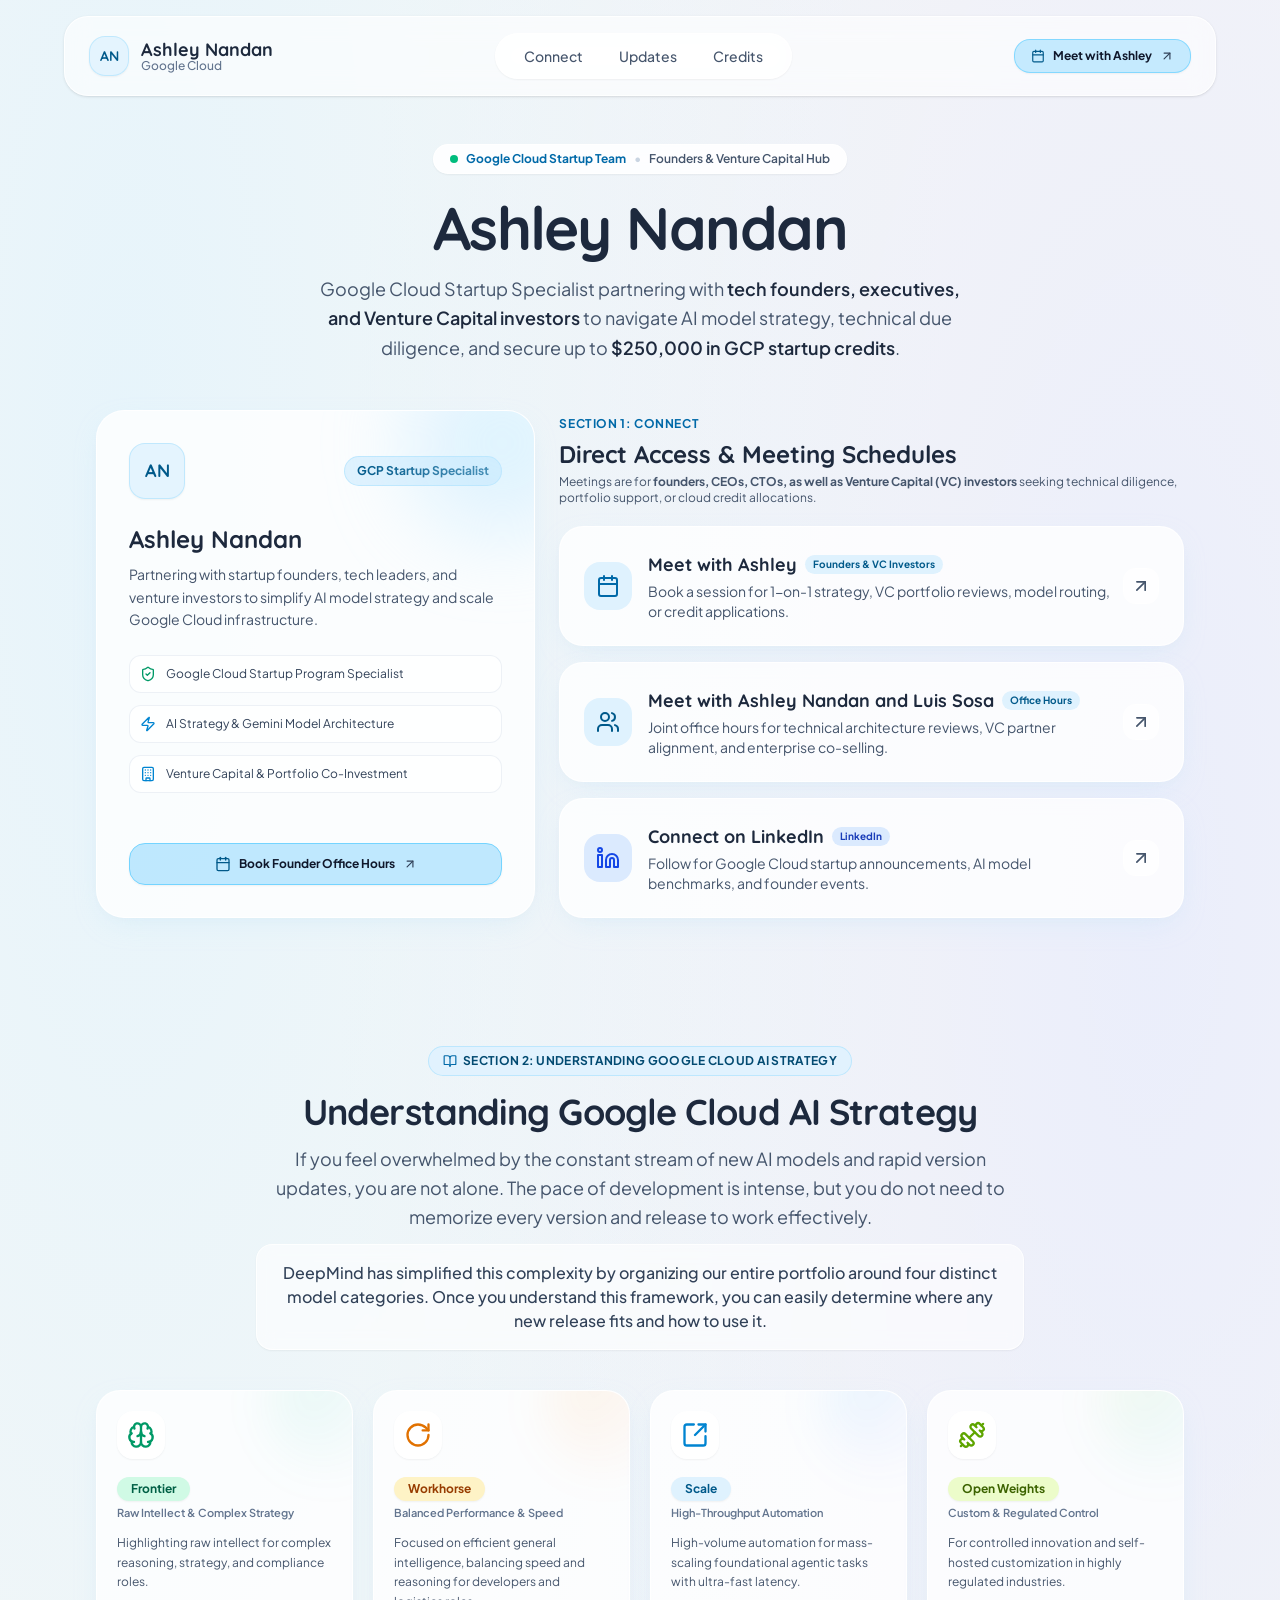
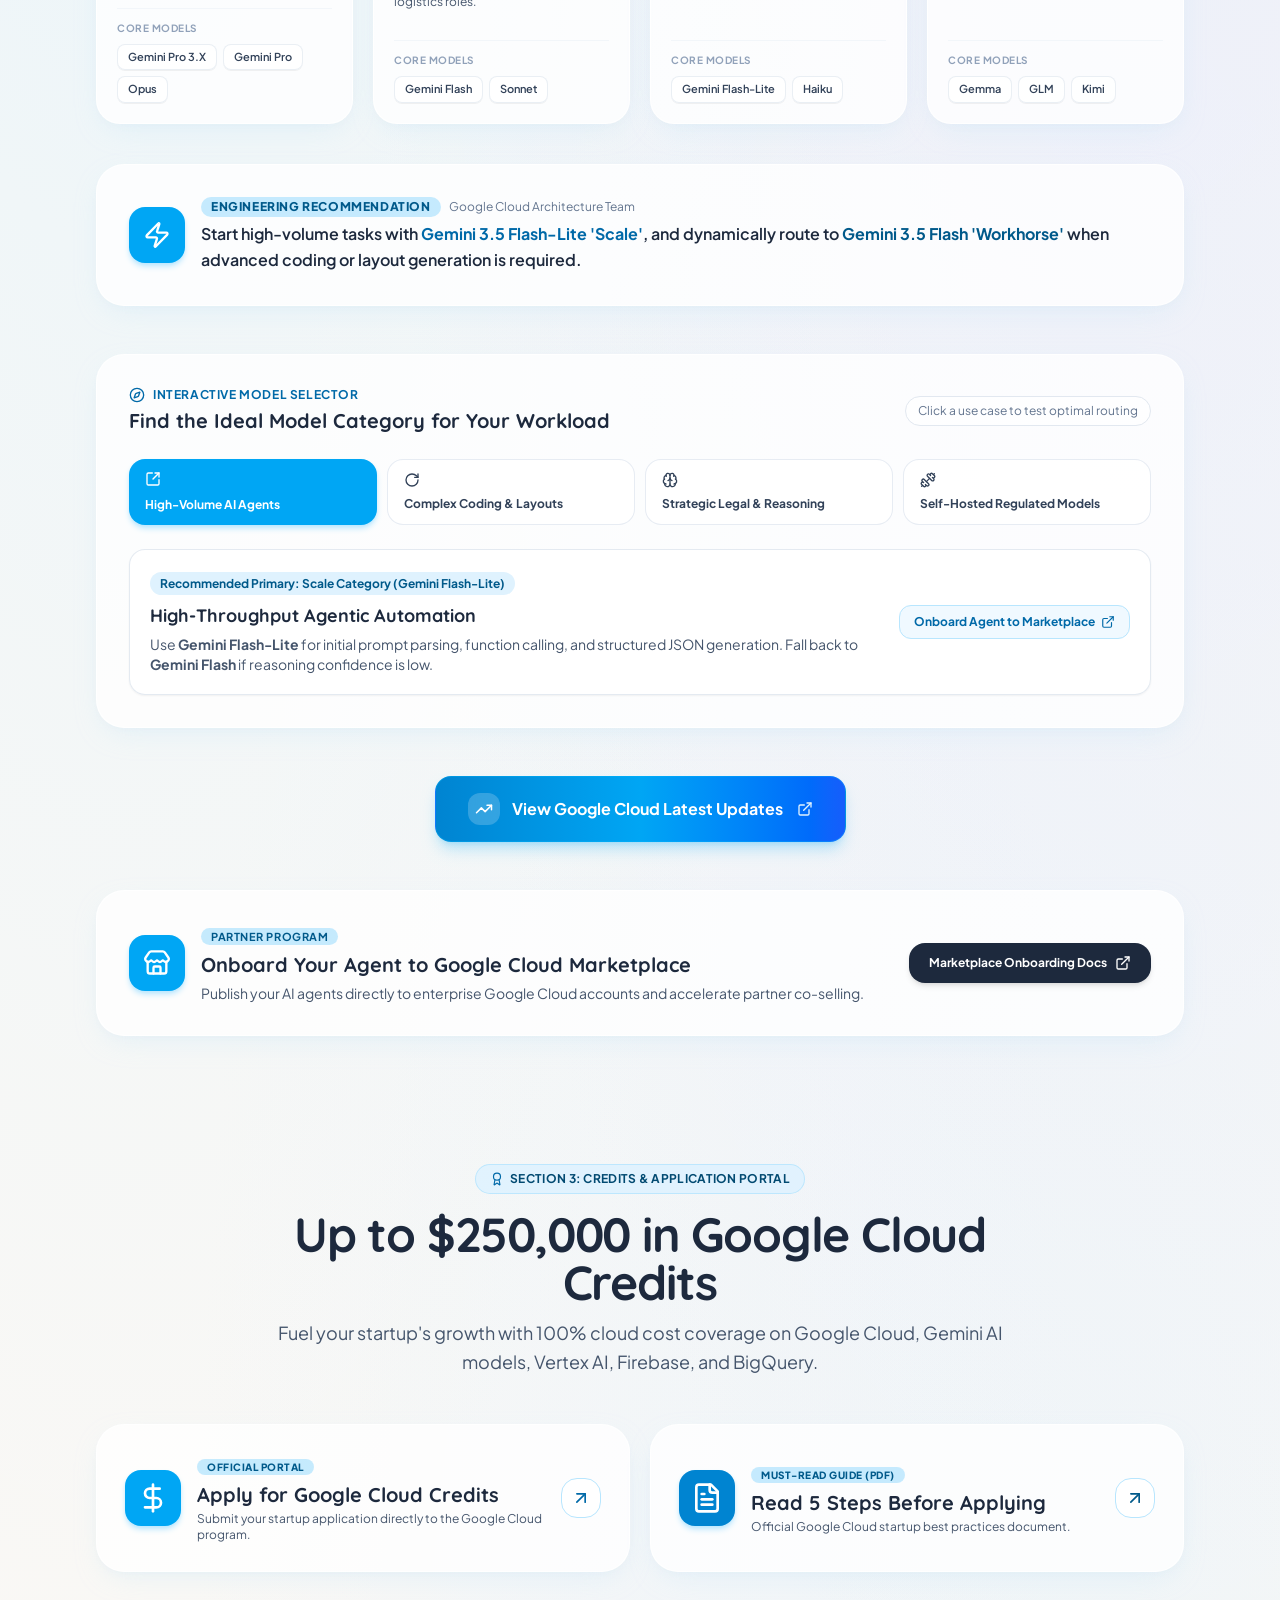
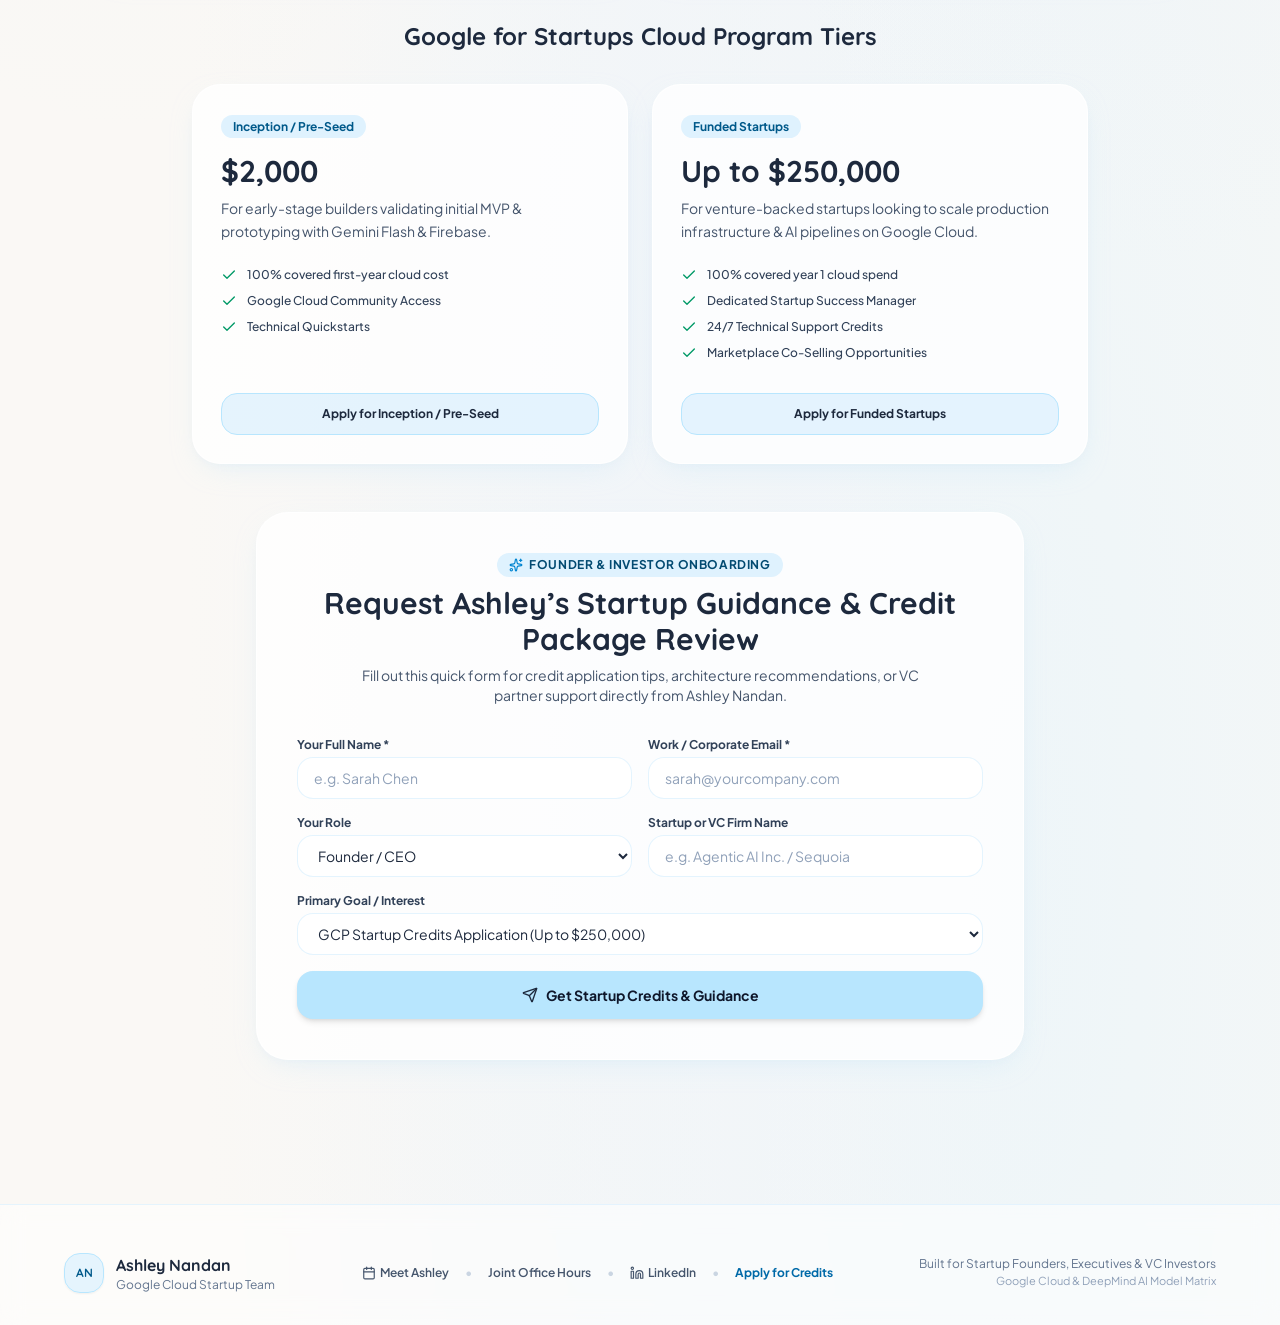
==== index.html @ bac414e6 "feat: remove AI advisor and streamline founder connect flow" ====
<!doctype html>
<html lang="en">
  <head>
    <meta charset="UTF-8" />
    <meta name="viewport" content="width=device-width, initial-scale=1.0" />
    <title>Ashley Nandan | Google Cloud Startup Hub</title>
    <meta name="description" content="Google Cloud Startup Specialist partnering with founders, CEOs, CTOs, and VCs on AI model strategy, technical due diligence, and up to $250k in GCP startup credits." />
    <meta property="og:title" content="Ashley Nandan | Google Cloud Startup Hub" />
    <meta property="og:description" content="Partnering with startup founders and VC investors to navigate AI model strategy, technical diligence, and up to $250,000 in Google Cloud credits." />
    <meta property="og:type" content="website" />
    <meta name="theme-color" content="#faf8f5" />
    <link rel="icon" type="image/svg+xml" href="data:image/svg+xml,<svg xmlns='http://www.w3.org/2000/svg' viewBox='0 0 100 100'><rect width='100' height='100' rx='20' fill='%230284c7'/><text x='50%' y='55%' dominant-baseline='middle' text-anchor='middle' font-family='sans-serif' font-weight='bold' font-size='42' fill='white'>AN</text></svg>" />
    <link rel="preconnect" href="https://fonts.googleapis.com">
    <link rel="preconnect" href="https://fonts.gstatic.com" crossorigin>
    <link href="https://fonts.googleapis.com/css2?family=Plus+Jakarta+Sans:wght@400;500;600;700&family=Quicksand:wght@500;600;700&display=swap" rel="stylesheet">
    <script type="module" crossorigin src="./assets/index-BK3JiAdb.js"></script>
    <link rel="stylesheet" crossorigin href="./assets/index-PgLeC4r9.css">
  </head>
  <body class="bg-[#faf8f5] text-slate-800 antialiased selection:bg-sky-200 selection:text-slate-900">
    <div id="root"></div>
  </body>
</html>
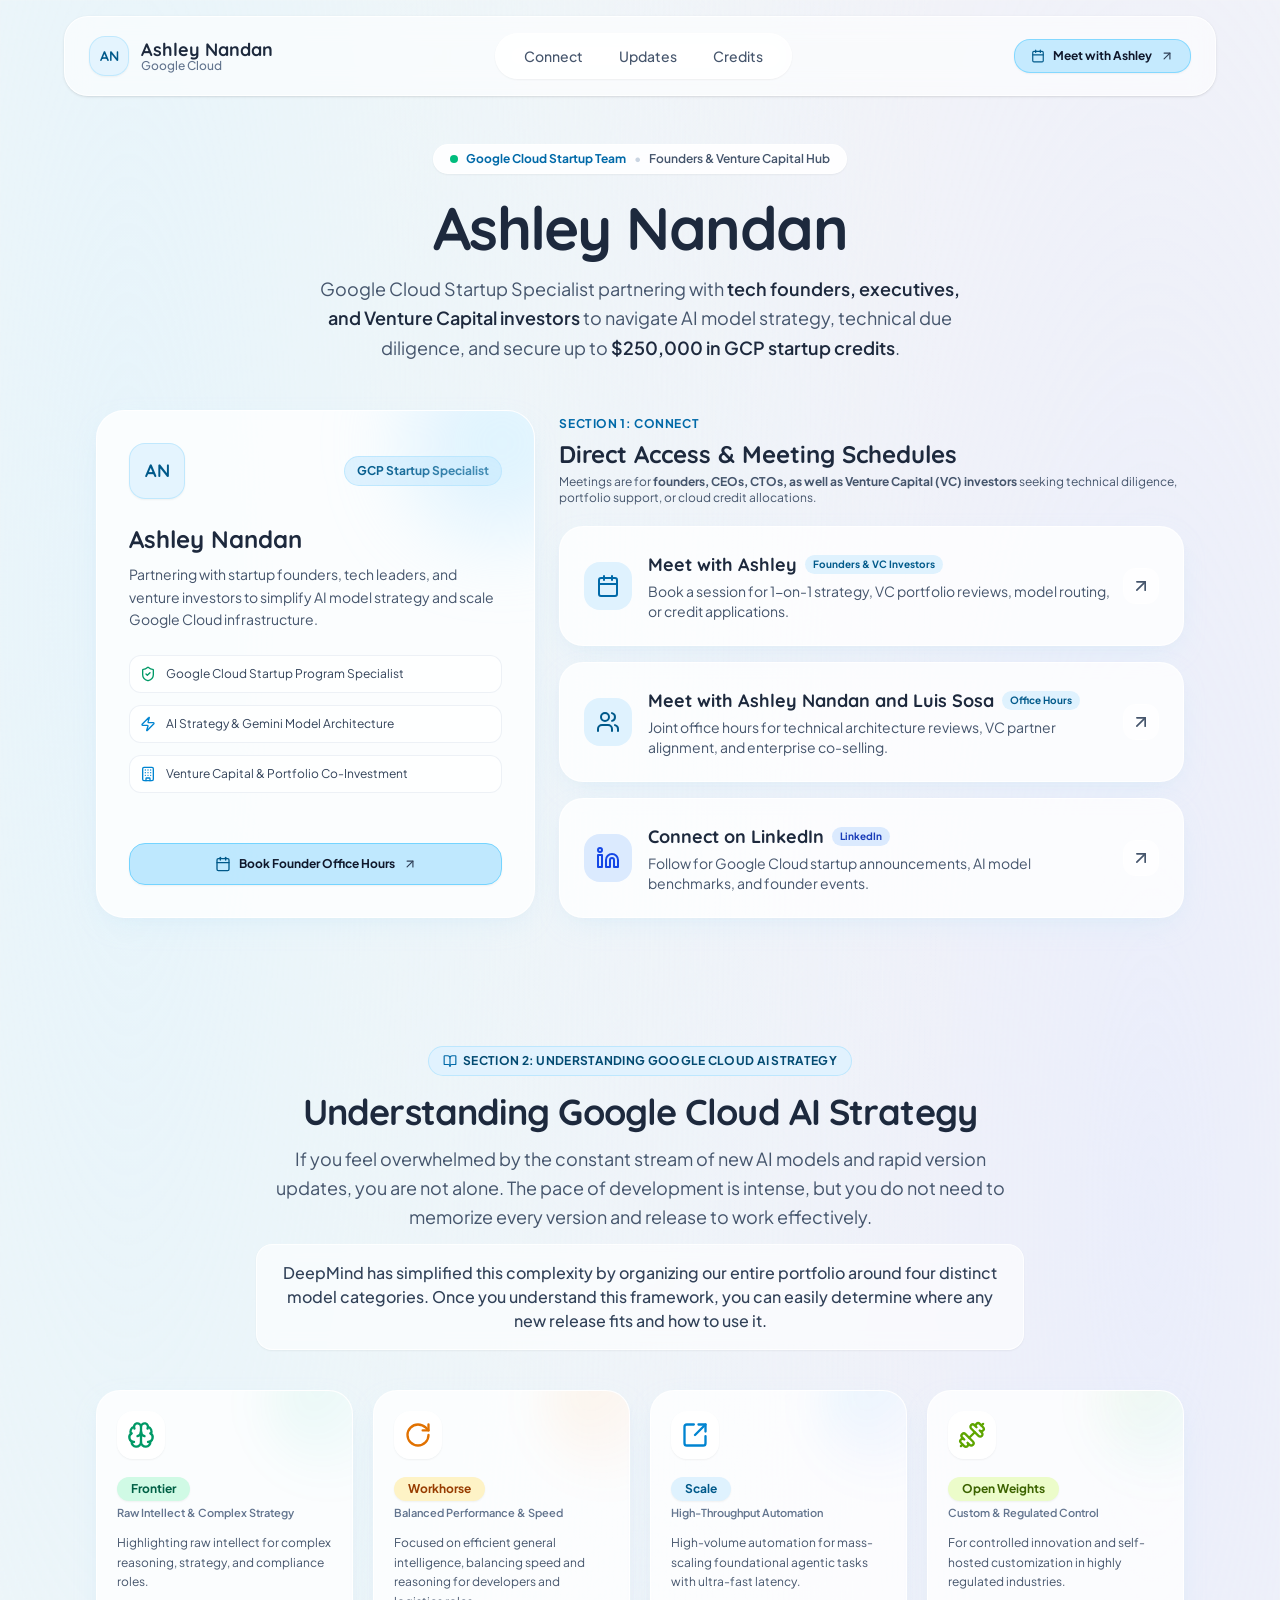
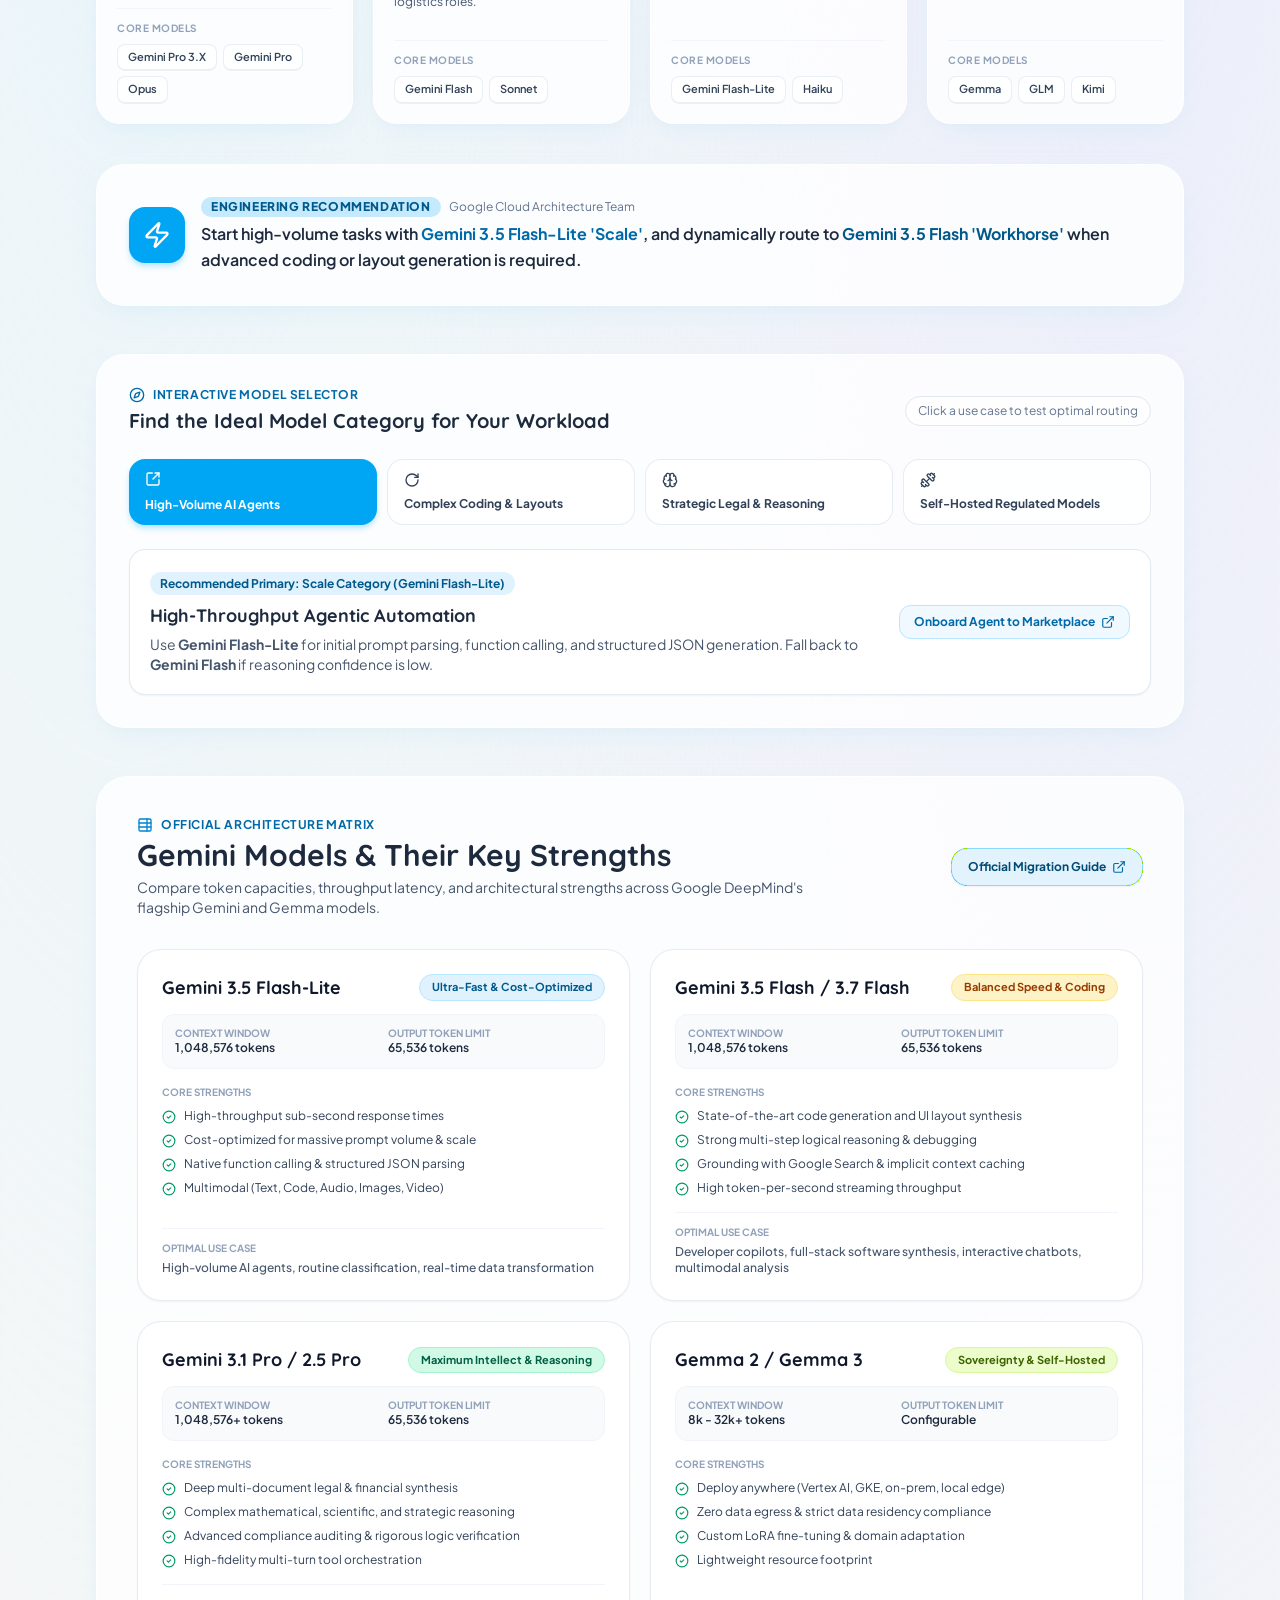
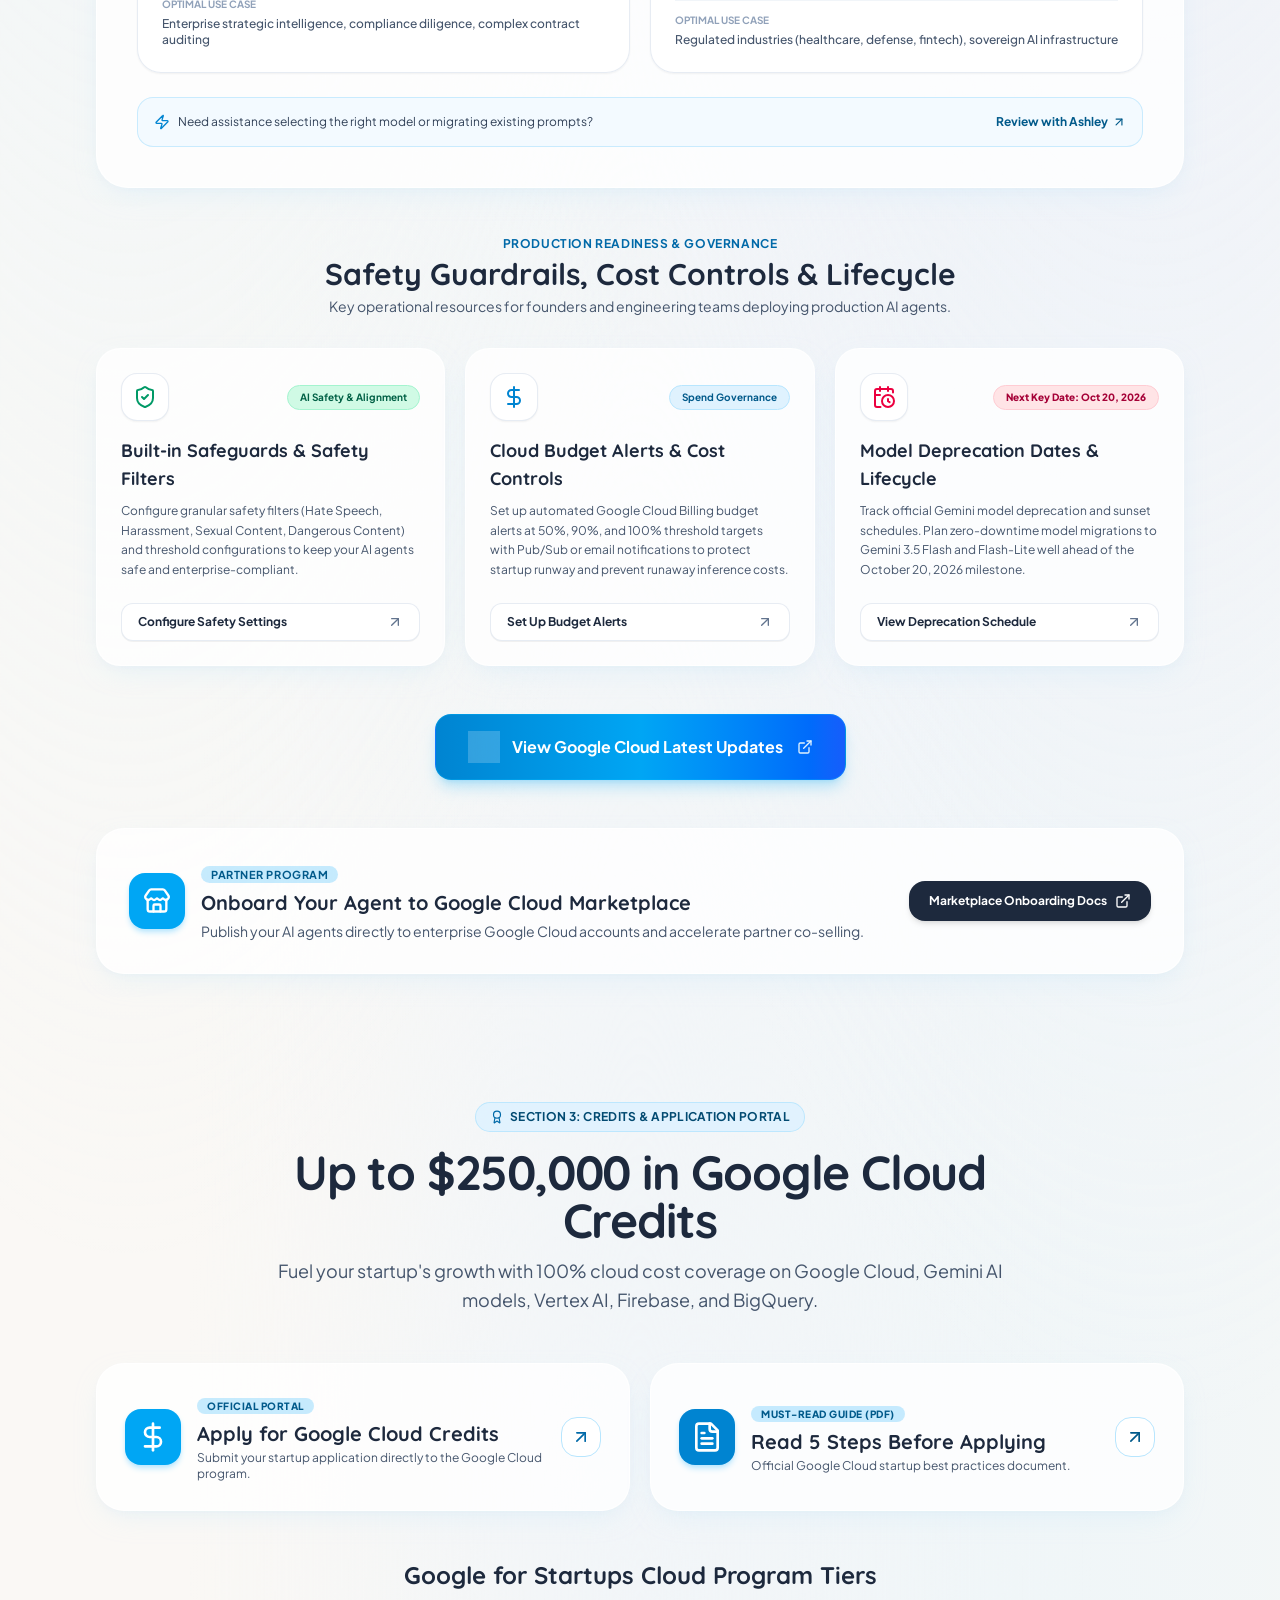
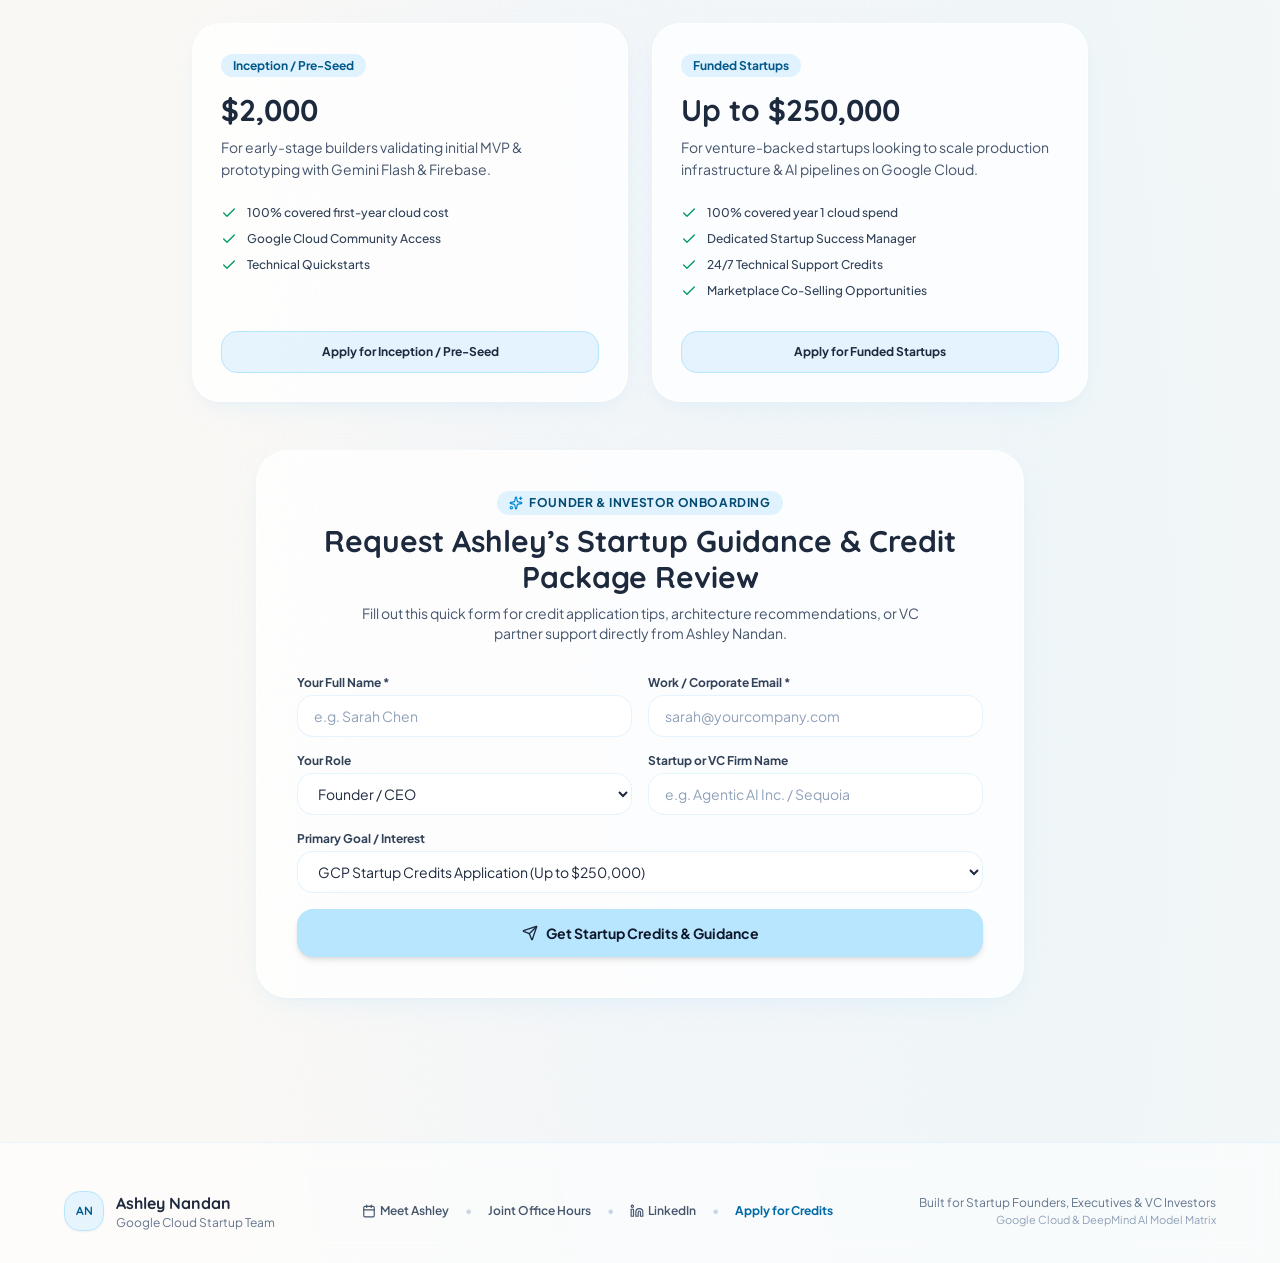
==== commit 80aa1971: "feat: add Gemini model strengths chart, safety filters, budget alerts, and deprecation schedule to S" ====
--- a/index.html
+++ b/index.html
@@ -13,8 +13,8 @@
     <link rel="preconnect" href="https://fonts.googleapis.com">
     <link rel="preconnect" href="https://fonts.gstatic.com" crossorigin>
     <link href="https://fonts.googleapis.com/css2?family=Plus+Jakarta+Sans:wght@400;500;600;700&family=Quicksand:wght@500;600;700&display=swap" rel="stylesheet">
-    <script type="module" crossorigin src="./assets/index-BK3JiAdb.js"></script>
-    <link rel="stylesheet" crossorigin href="./assets/index-PgLeC4r9.css">
+    <script type="module" crossorigin src="./assets/index-kje1tEZx.js"></script>
+    <link rel="stylesheet" crossorigin href="./assets/index-loYPAOWK.css">
   </head>
   <body class="bg-[#faf8f5] text-slate-800 antialiased selection:bg-sky-200 selection:text-slate-900">
     <div id="root"></div>
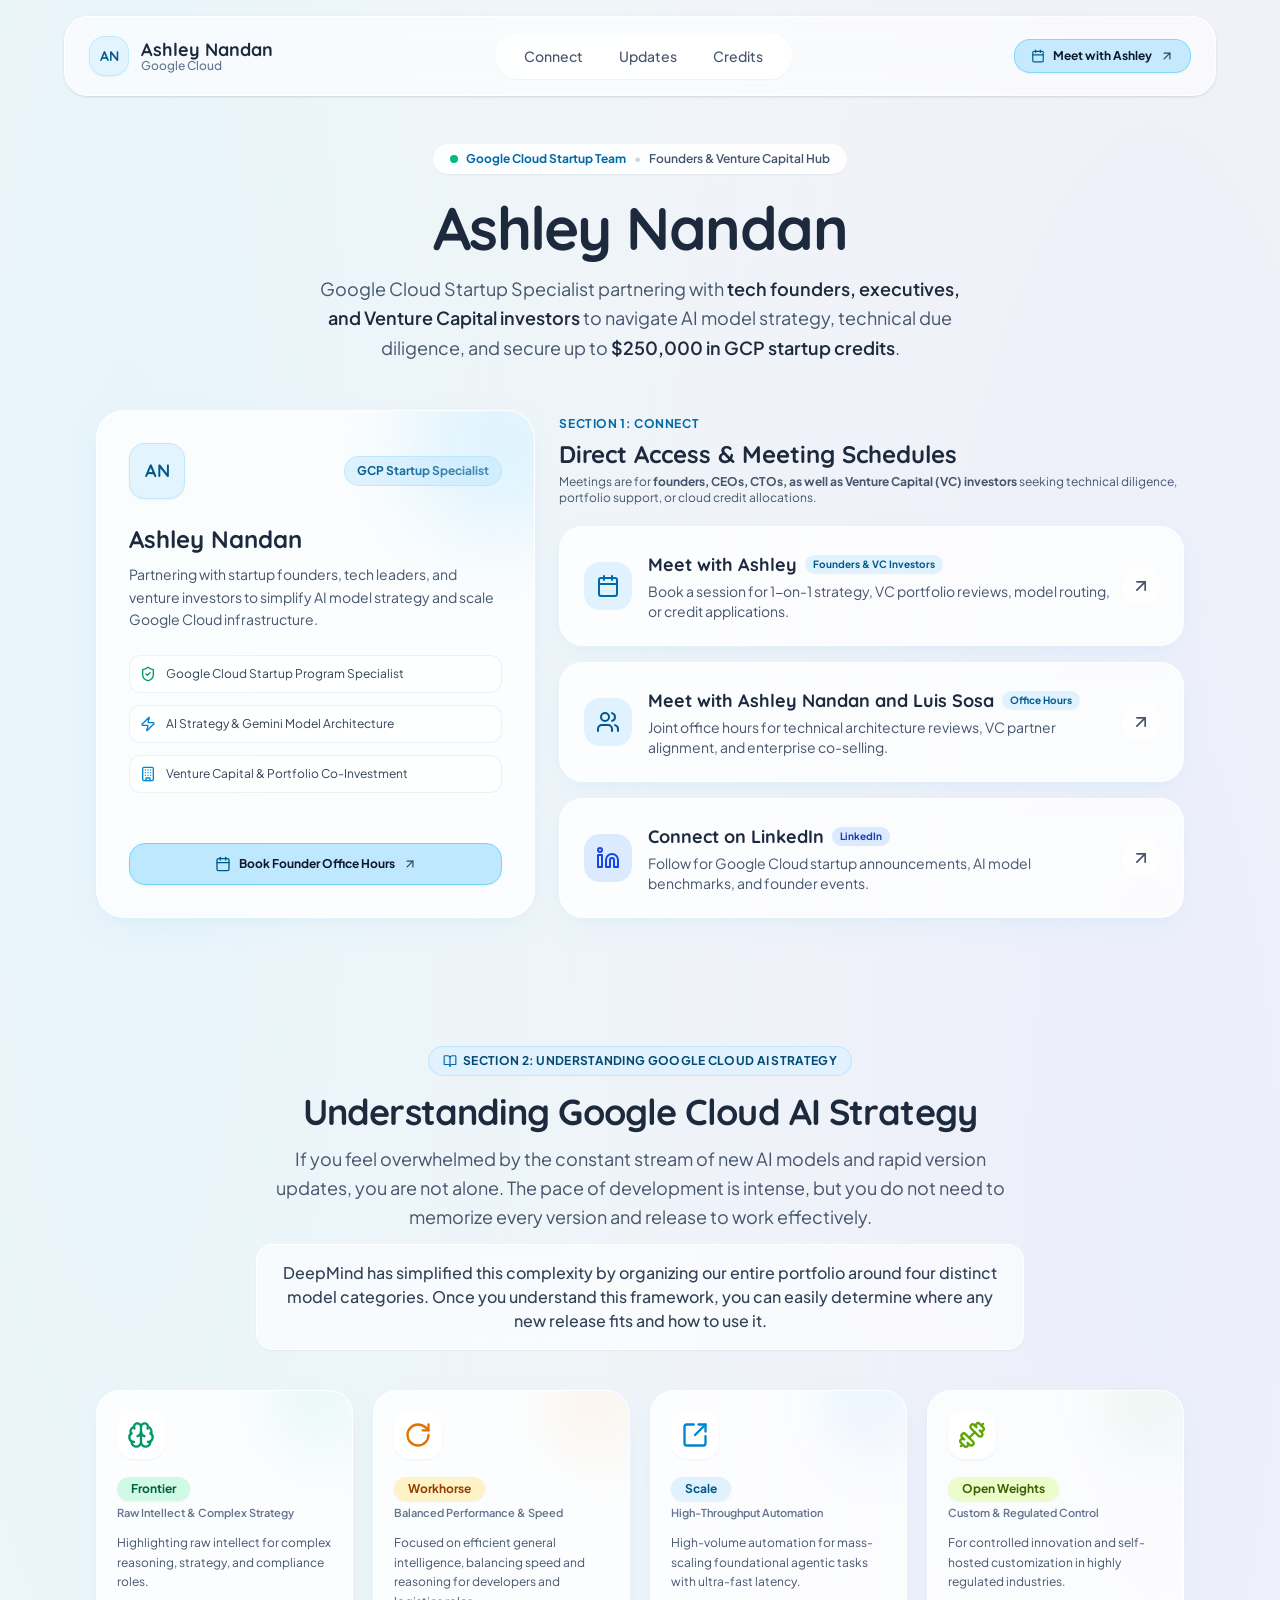
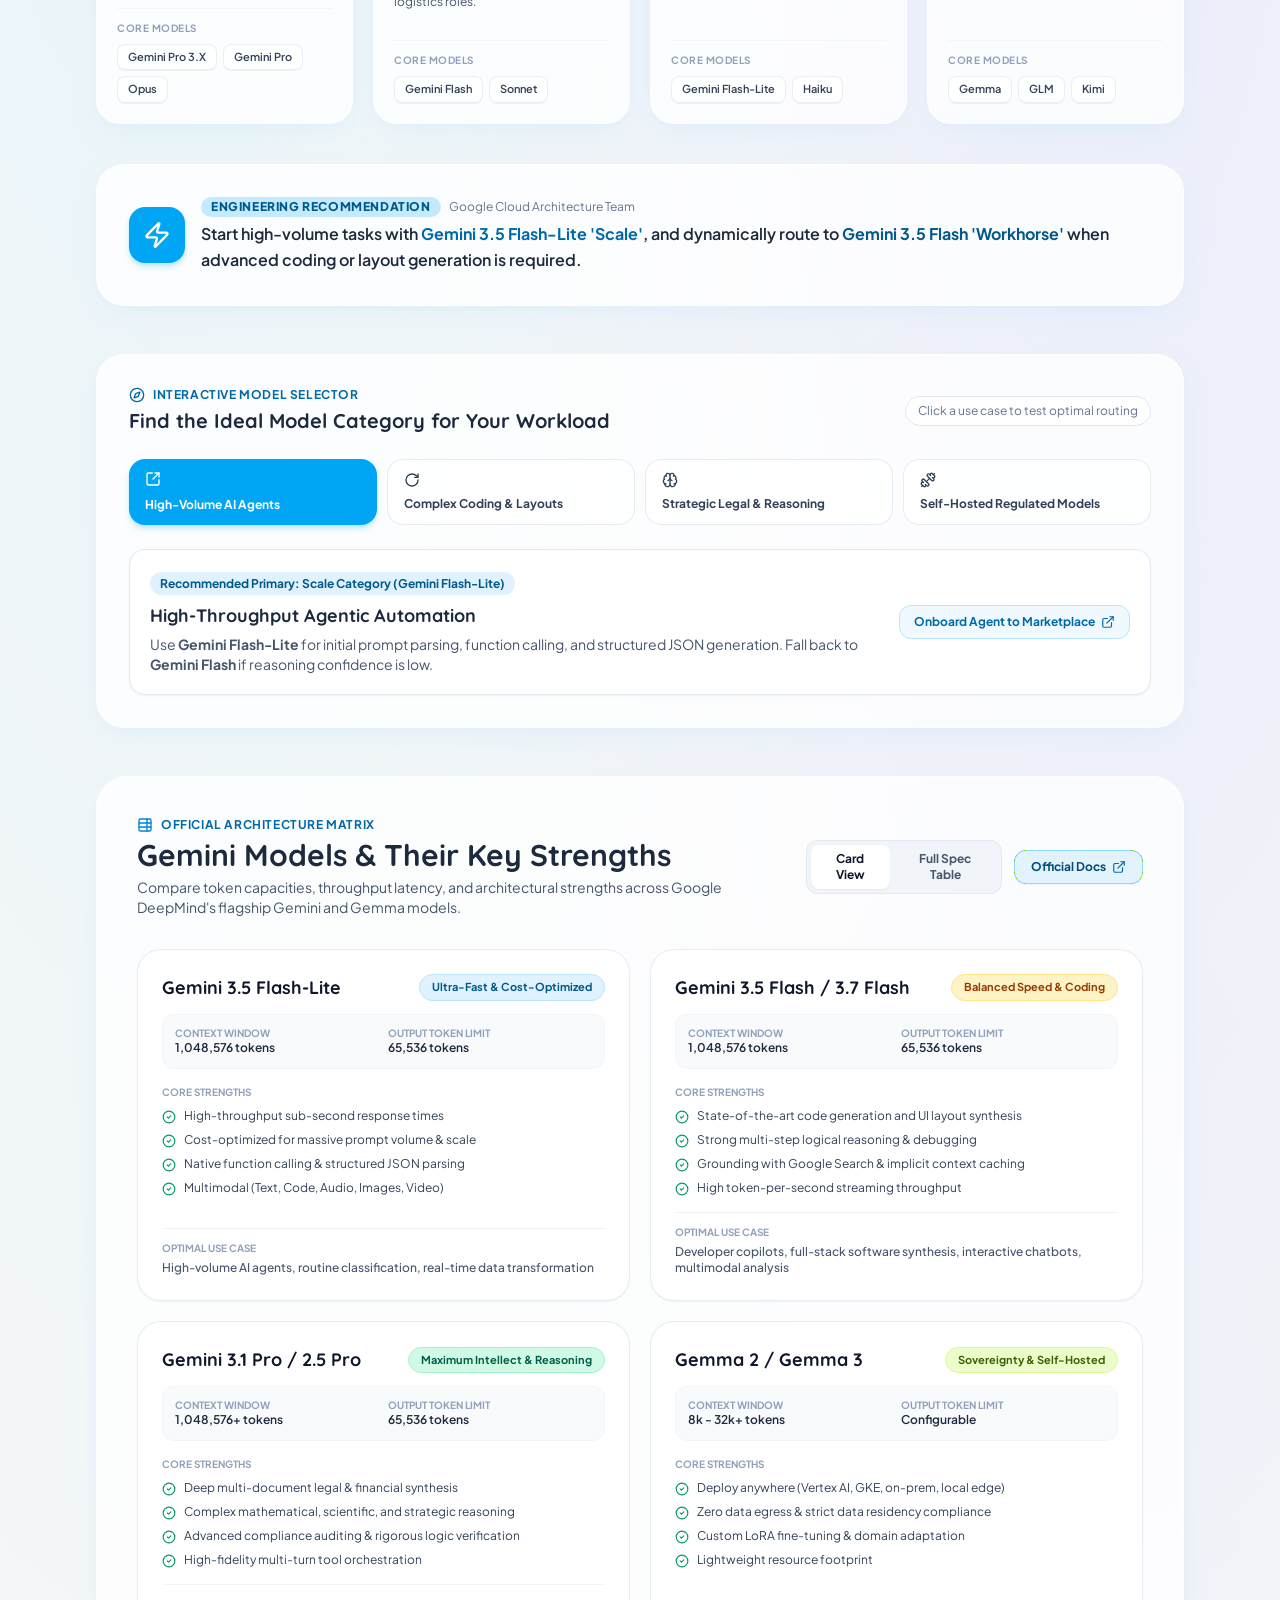
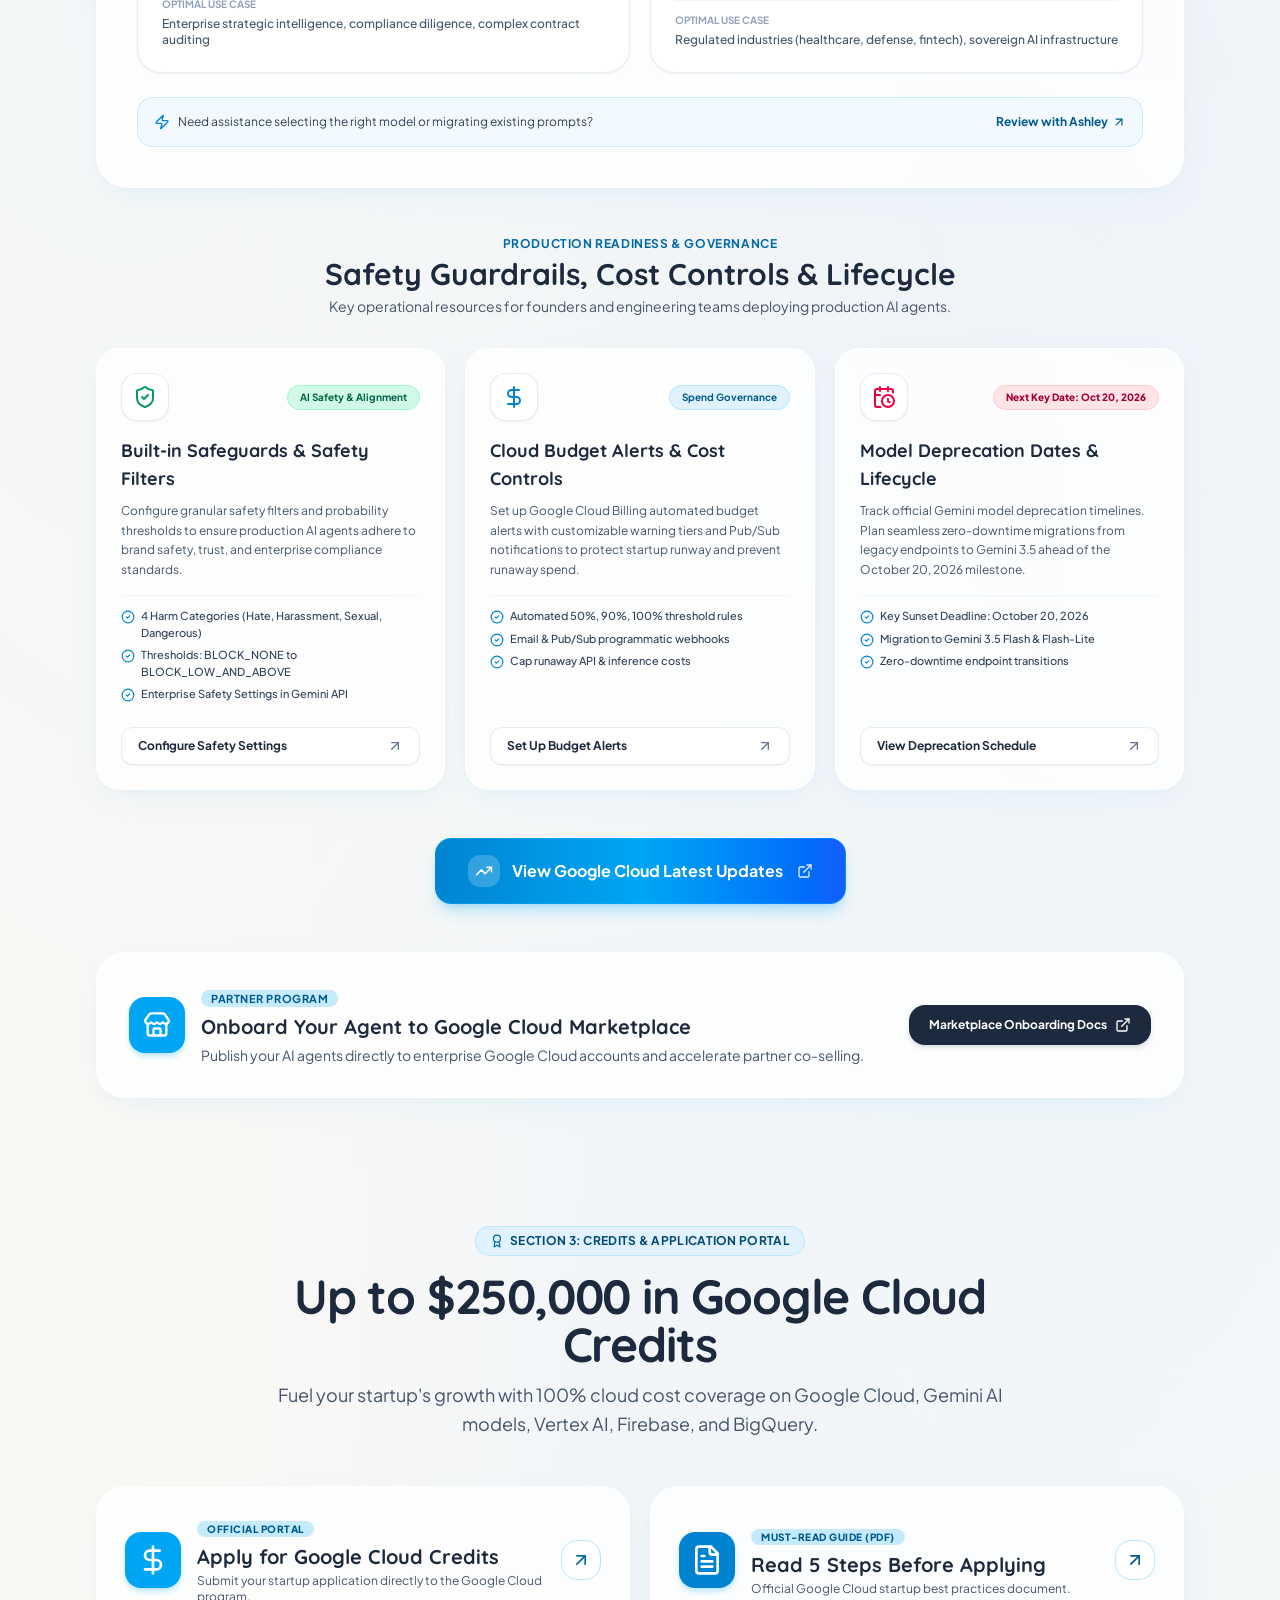
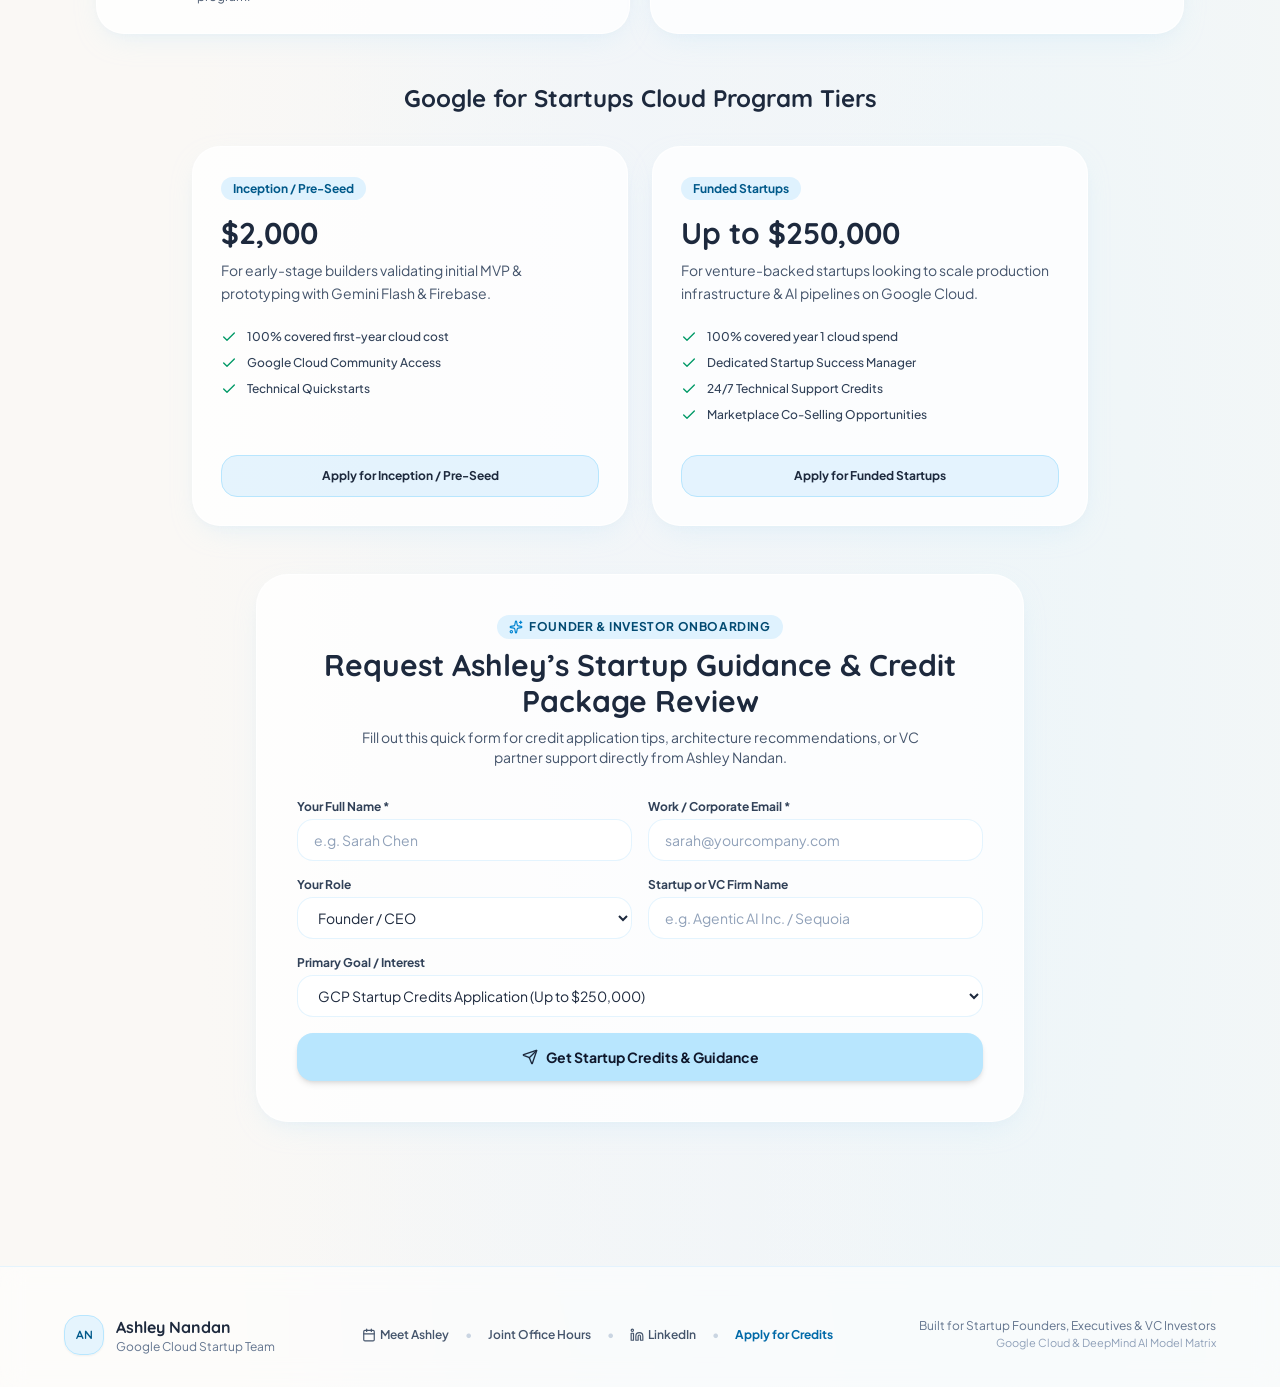
==== commit c8b2f49b: "feat: add interactive spec table toggle and detailed governance highlights to Section 2" ====
--- a/index.html
+++ b/index.html
@@ -13,8 +13,8 @@
     <link rel="preconnect" href="https://fonts.googleapis.com">
     <link rel="preconnect" href="https://fonts.gstatic.com" crossorigin>
     <link href="https://fonts.googleapis.com/css2?family=Plus+Jakarta+Sans:wght@400;500;600;700&family=Quicksand:wght@500;600;700&display=swap" rel="stylesheet">
-    <script type="module" crossorigin src="./assets/index-kje1tEZx.js"></script>
-    <link rel="stylesheet" crossorigin href="./assets/index-loYPAOWK.css">
+    <script type="module" crossorigin src="./assets/index-DBXTkB2H.js"></script>
+    <link rel="stylesheet" crossorigin href="./assets/index-BhWRK0O3.css">
   </head>
   <body class="bg-[#faf8f5] text-slate-800 antialiased selection:bg-sky-200 selection:text-slate-900">
     <div id="root"></div>
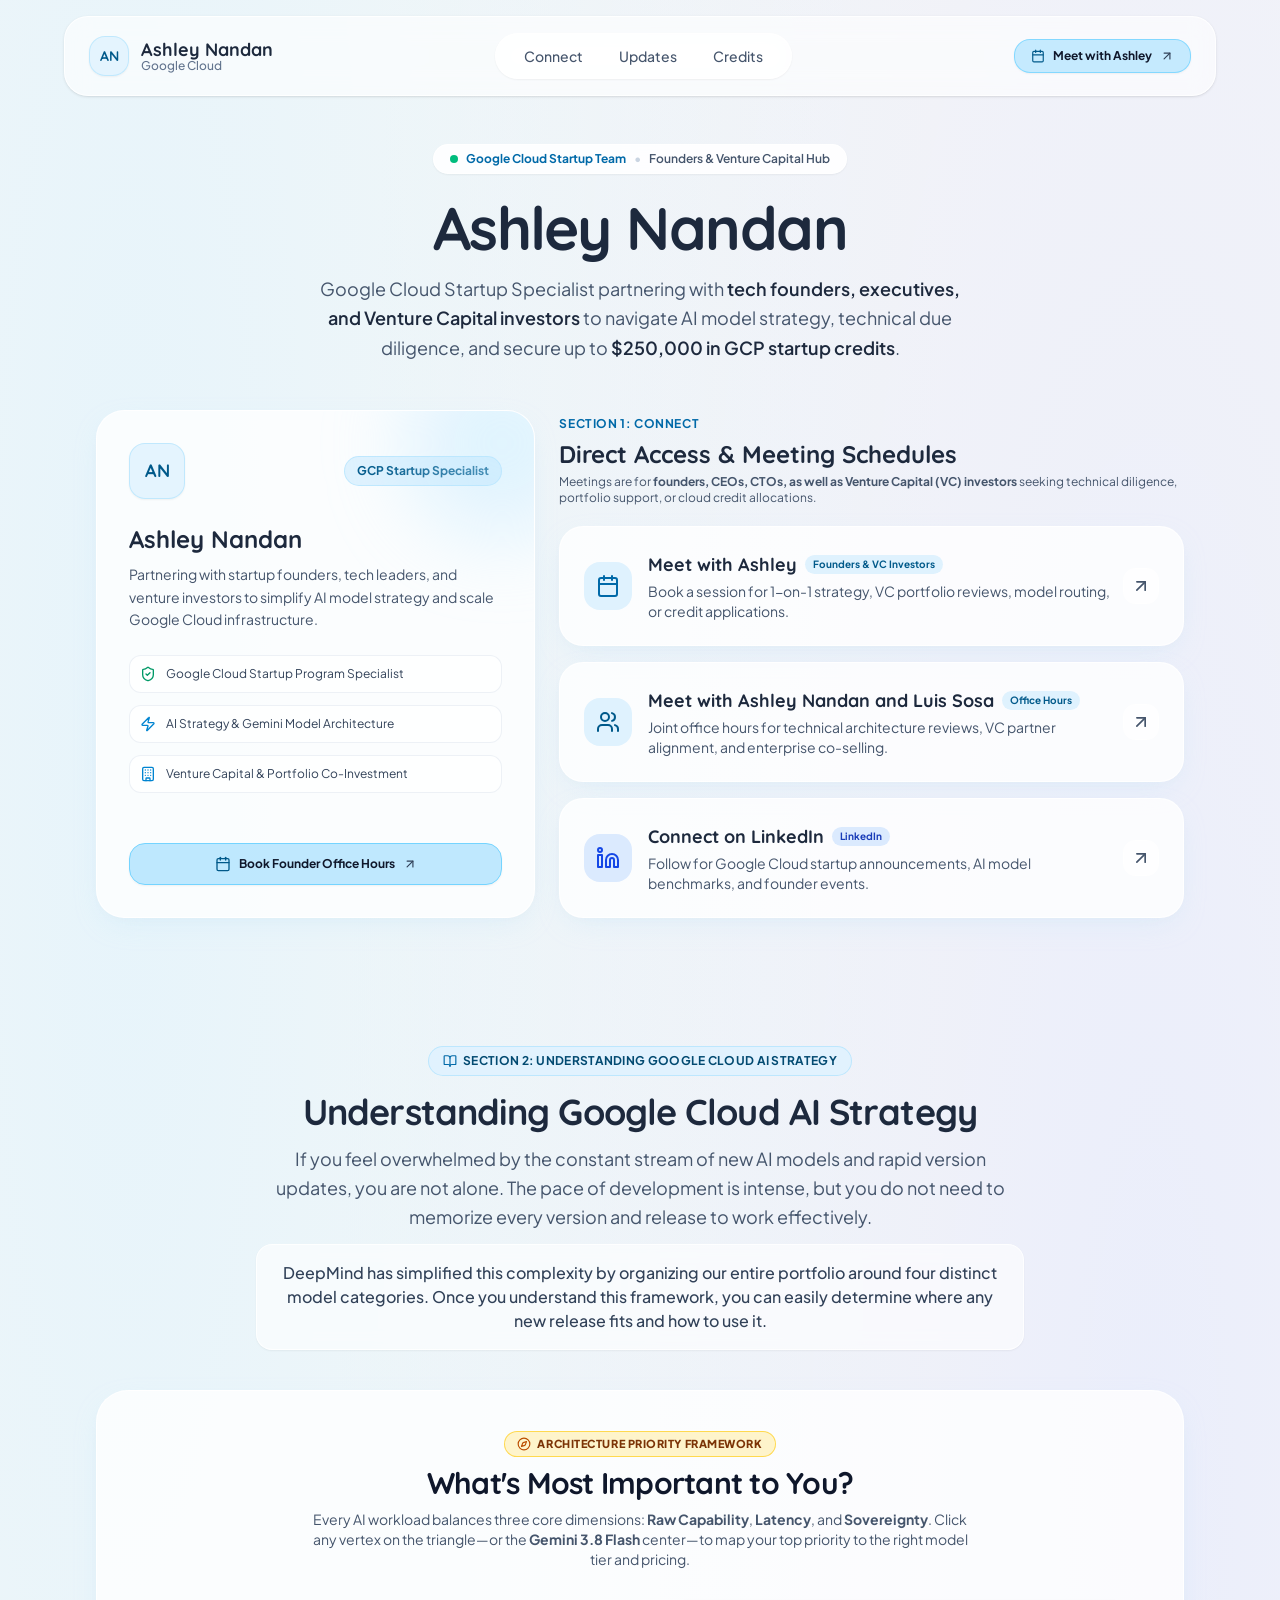
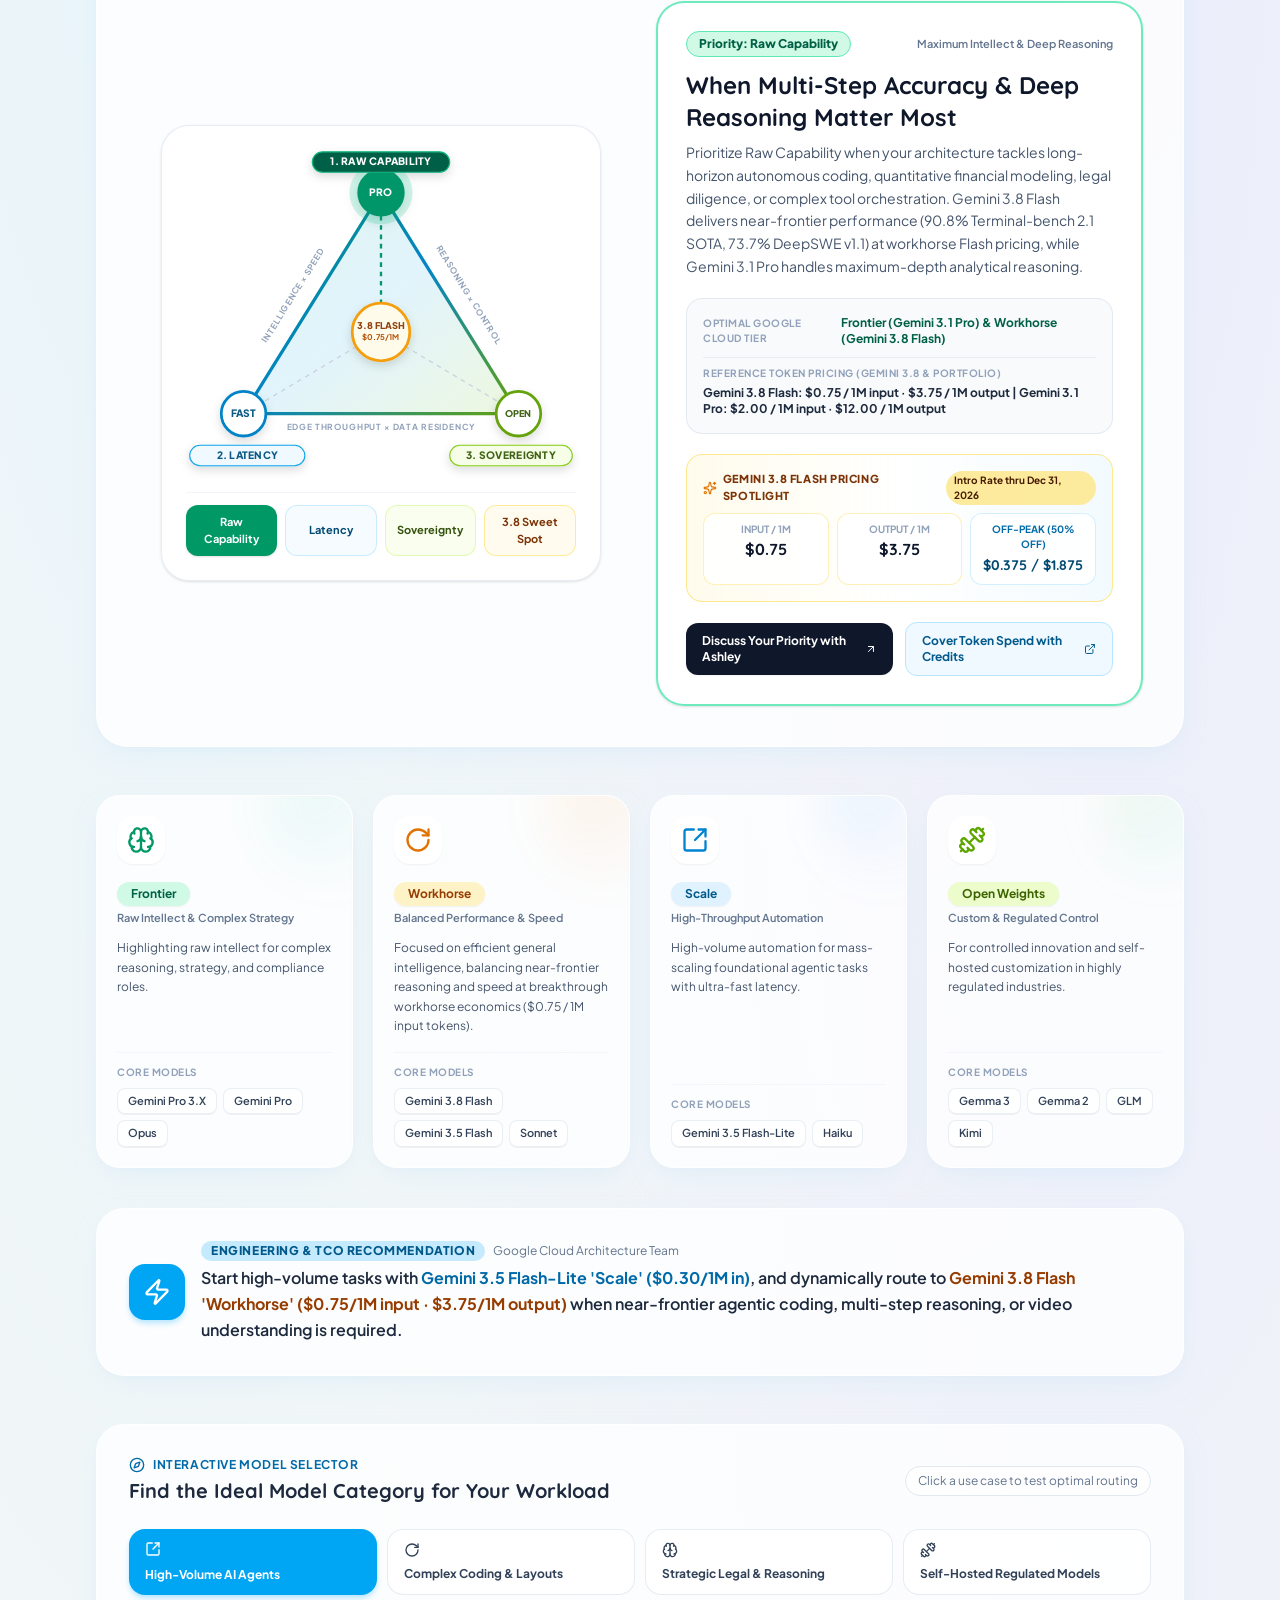
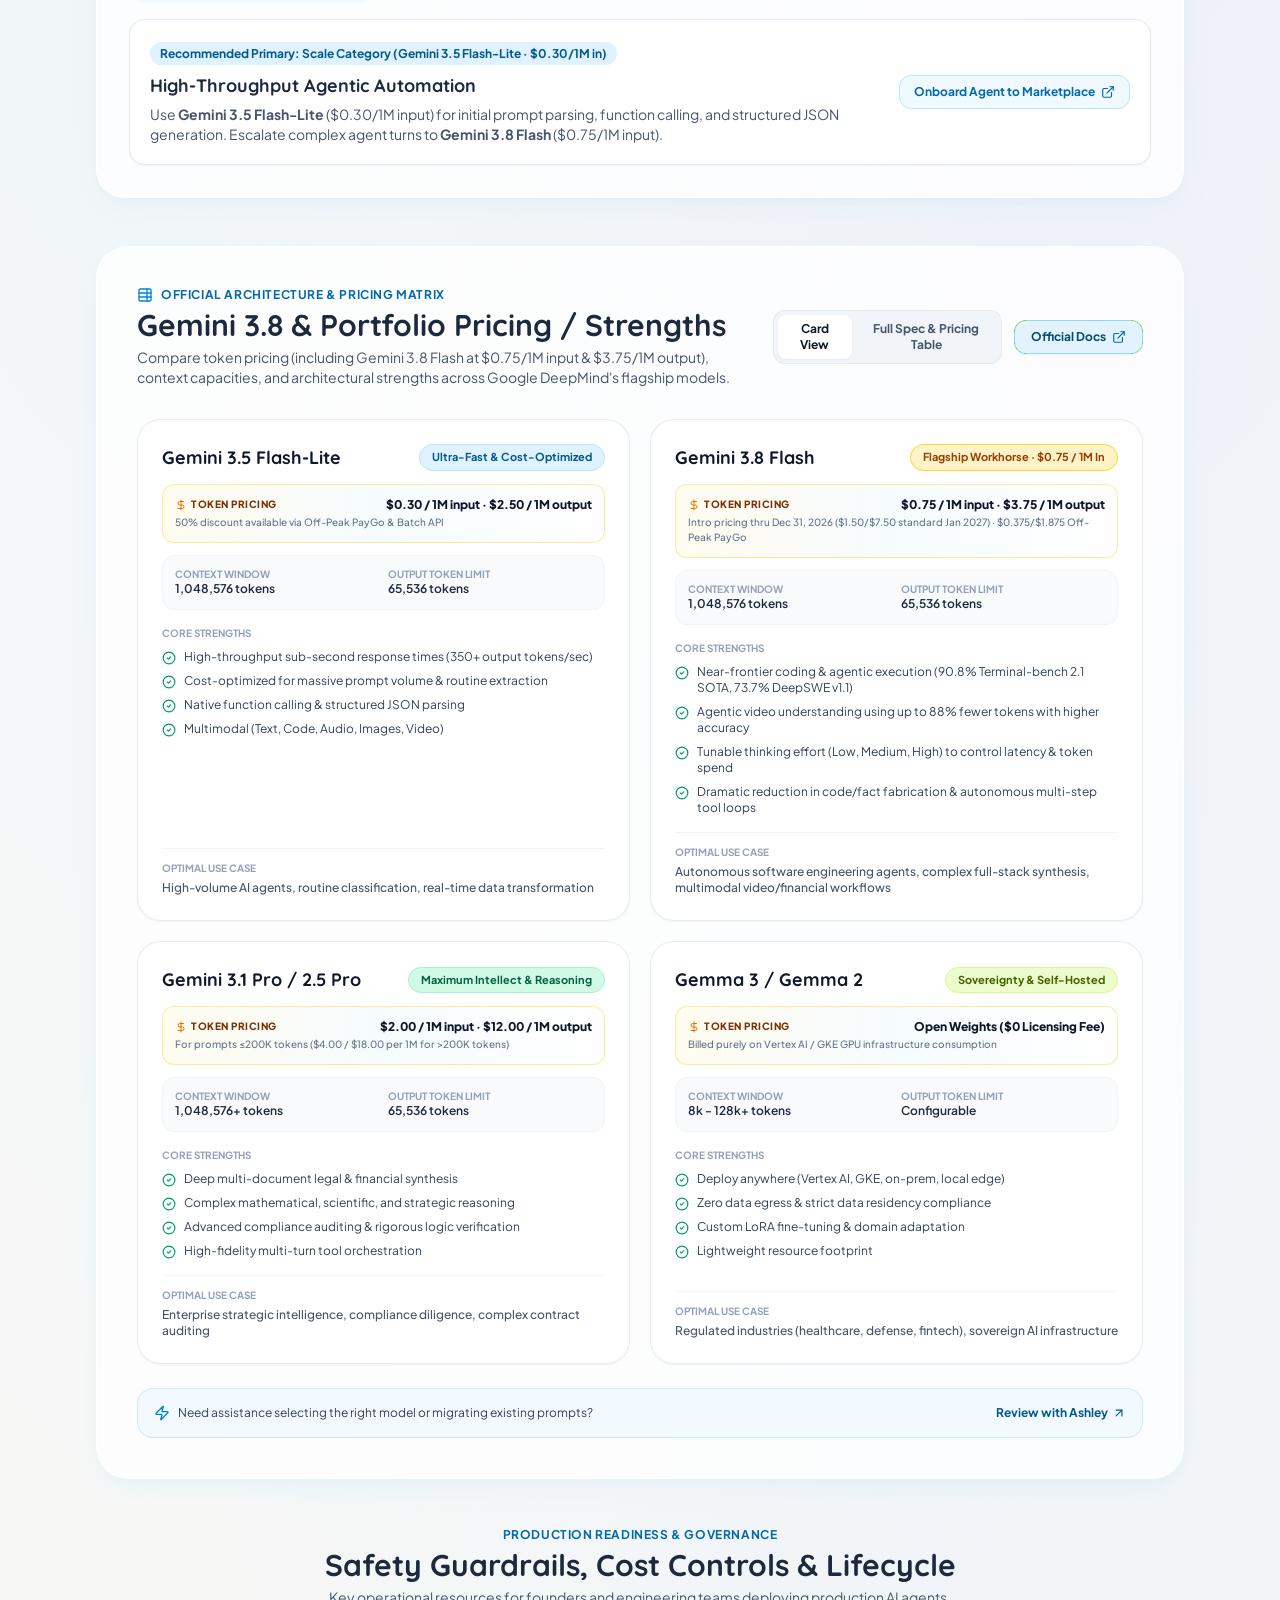
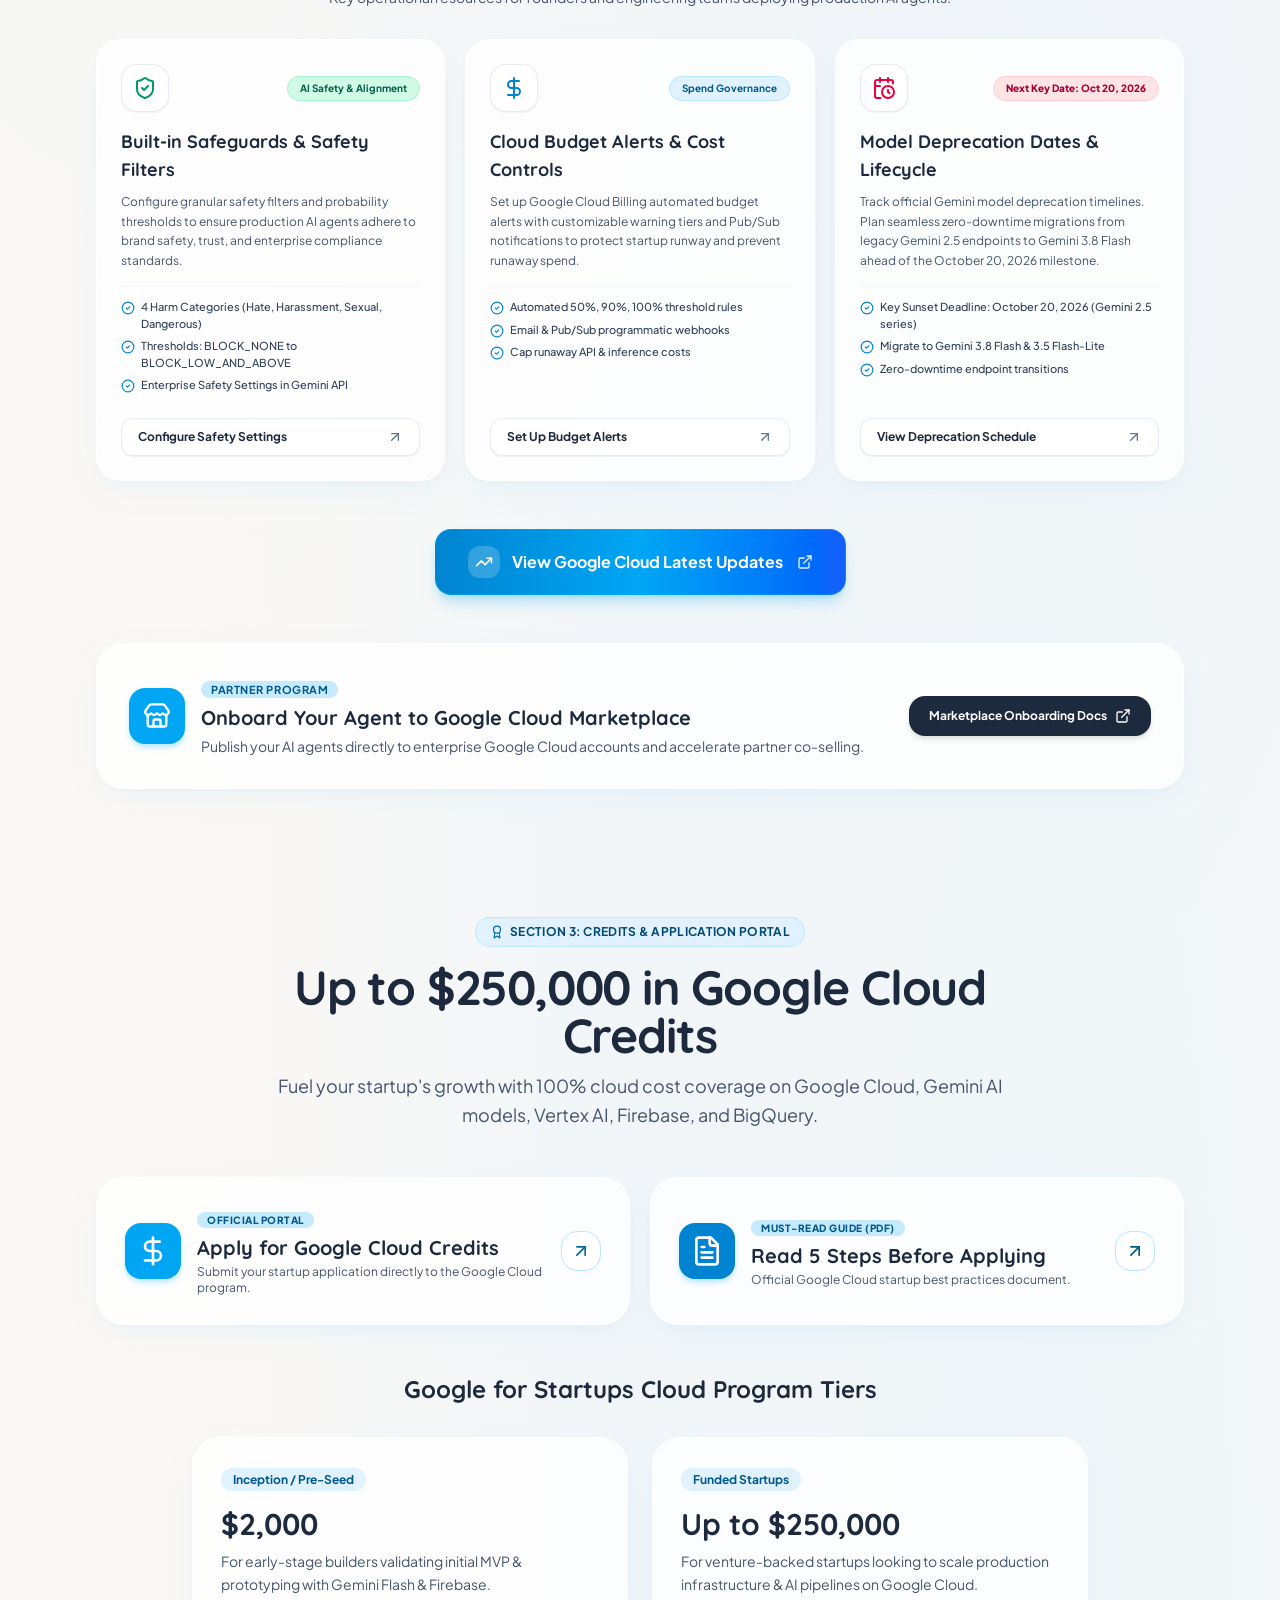
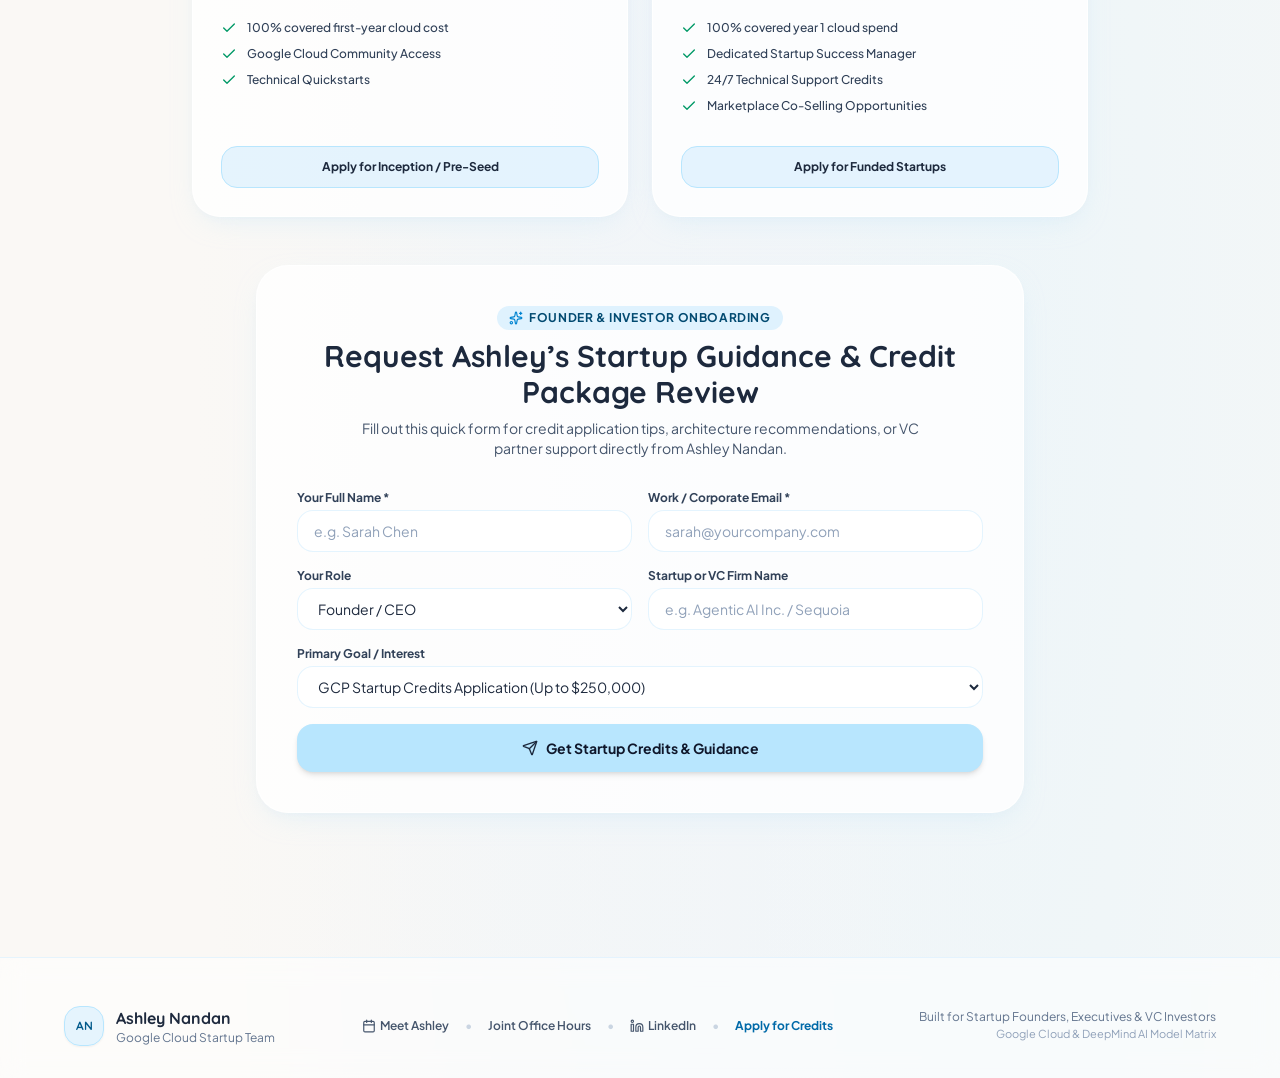
==== commit d8fd7b1e: "feat: add Gemini 3.8 Flash pricing and interactive Strategy Priority Triangle (Raw Capability, Laten" ====
--- a/index.html
+++ b/index.html
@@ -13,8 +13,8 @@
     <link rel="preconnect" href="https://fonts.googleapis.com">
     <link rel="preconnect" href="https://fonts.gstatic.com" crossorigin>
     <link href="https://fonts.googleapis.com/css2?family=Plus+Jakarta+Sans:wght@400;500;600;700&family=Quicksand:wght@500;600;700&display=swap" rel="stylesheet">
-    <script type="module" crossorigin src="./assets/index-DBXTkB2H.js"></script>
-    <link rel="stylesheet" crossorigin href="./assets/index-BhWRK0O3.css">
+    <script type="module" crossorigin src="./assets/index-Bt8E91AO.js"></script>
+    <link rel="stylesheet" crossorigin href="./assets/index-dGnWP87j.css">
   </head>
   <body class="bg-[#faf8f5] text-slate-800 antialiased selection:bg-sky-200 selection:text-slate-900">
     <div id="root"></div>
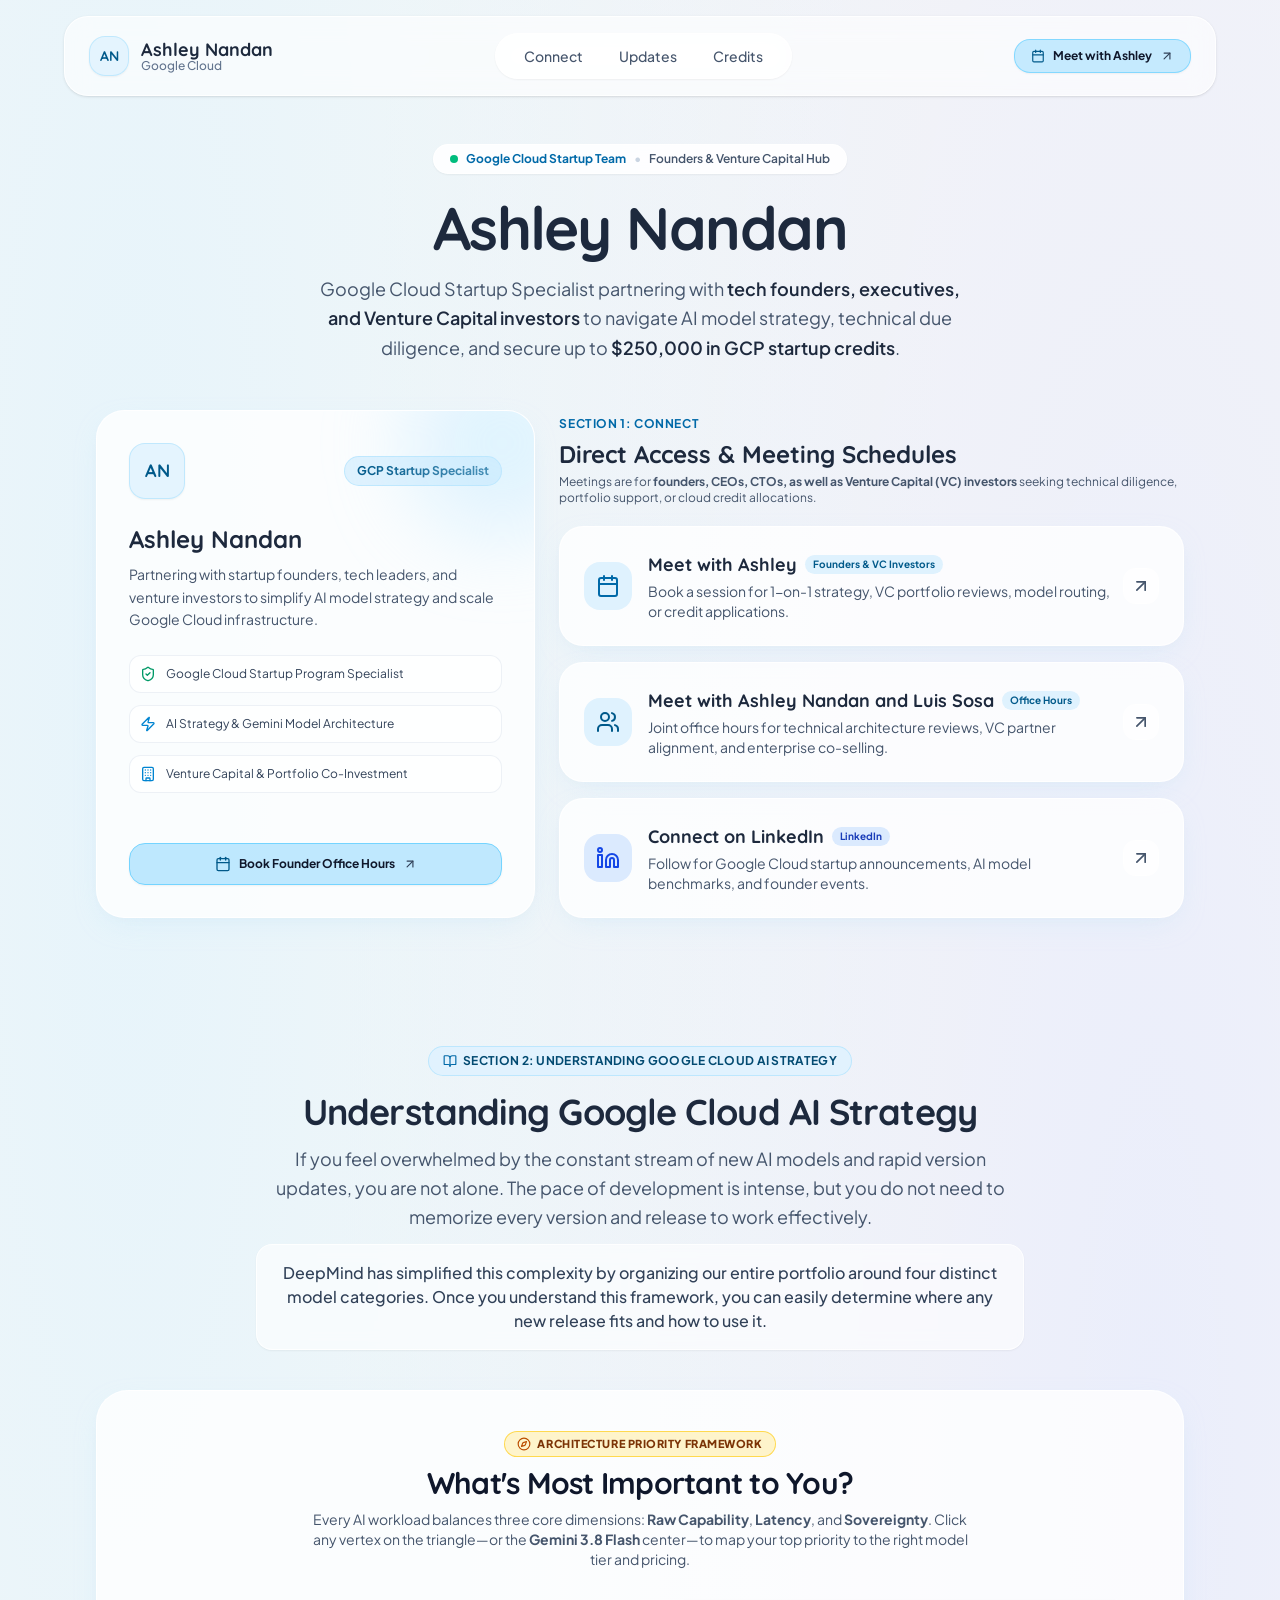
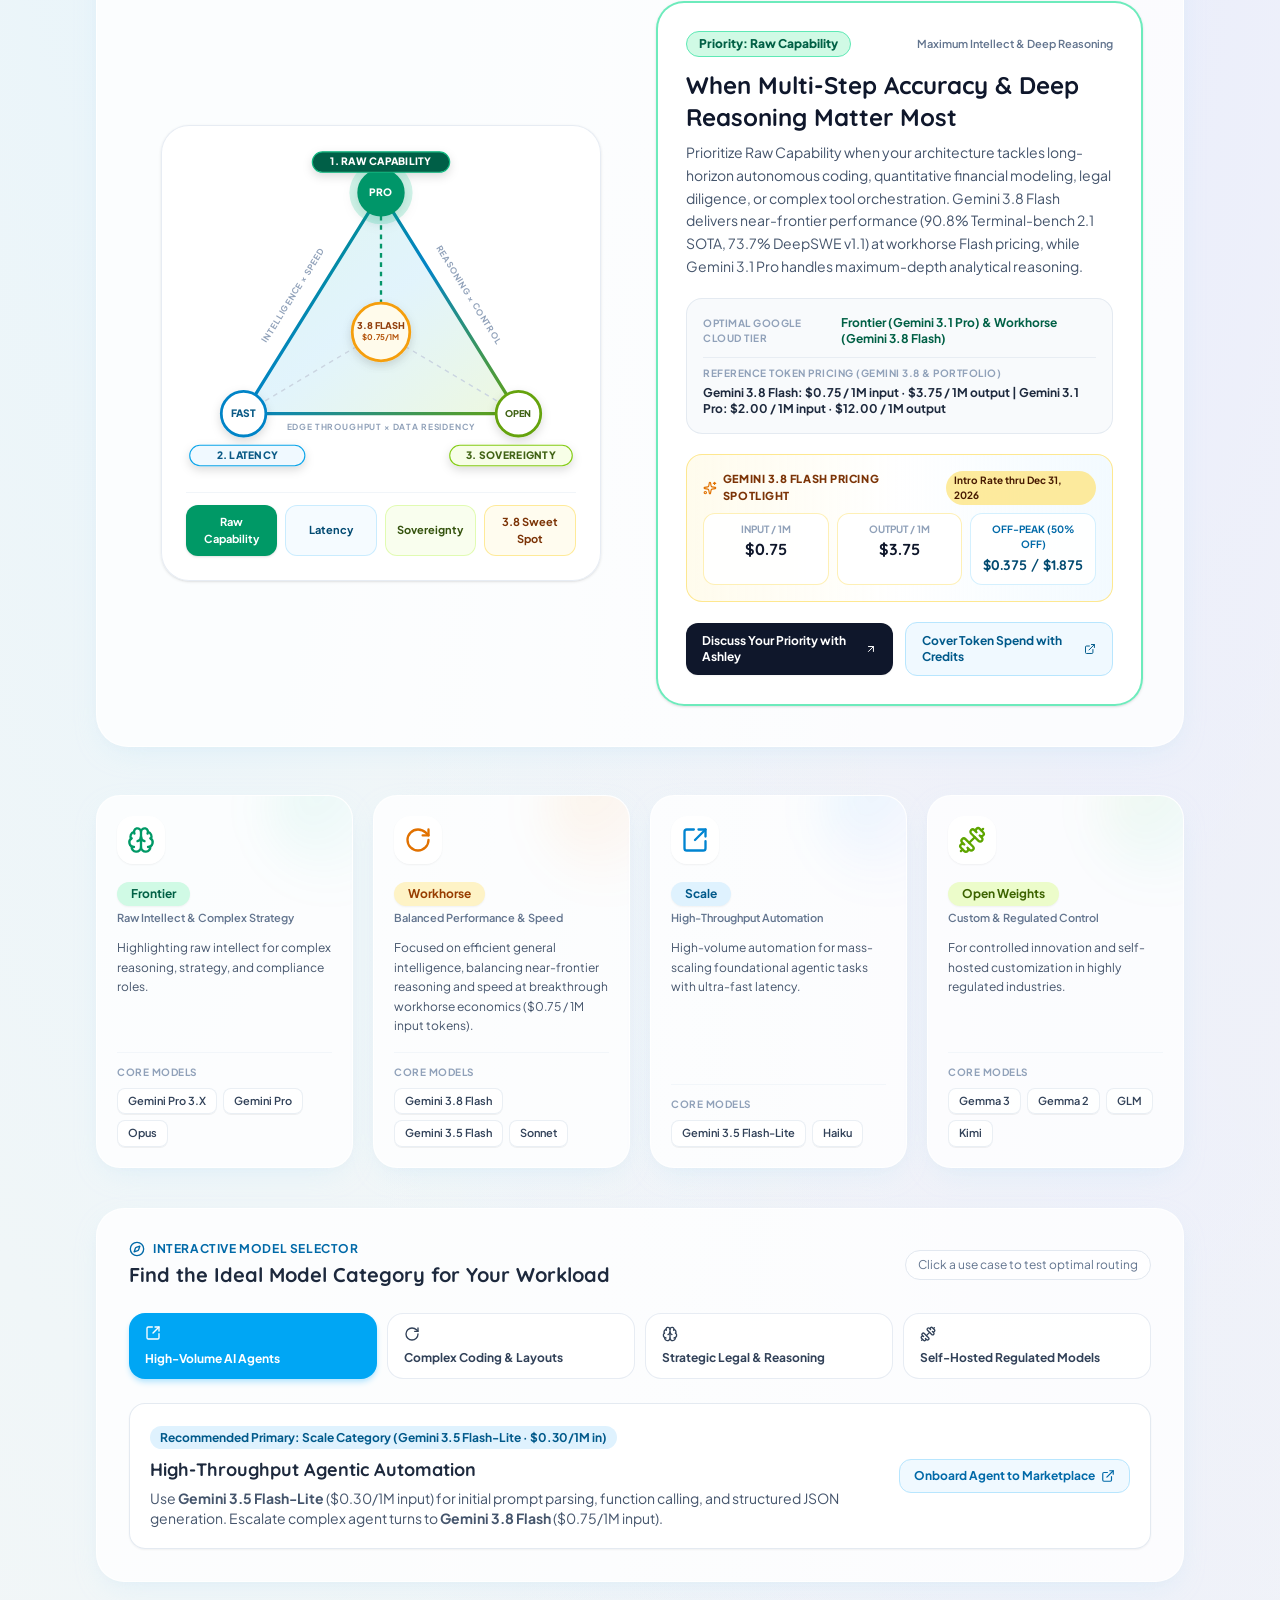
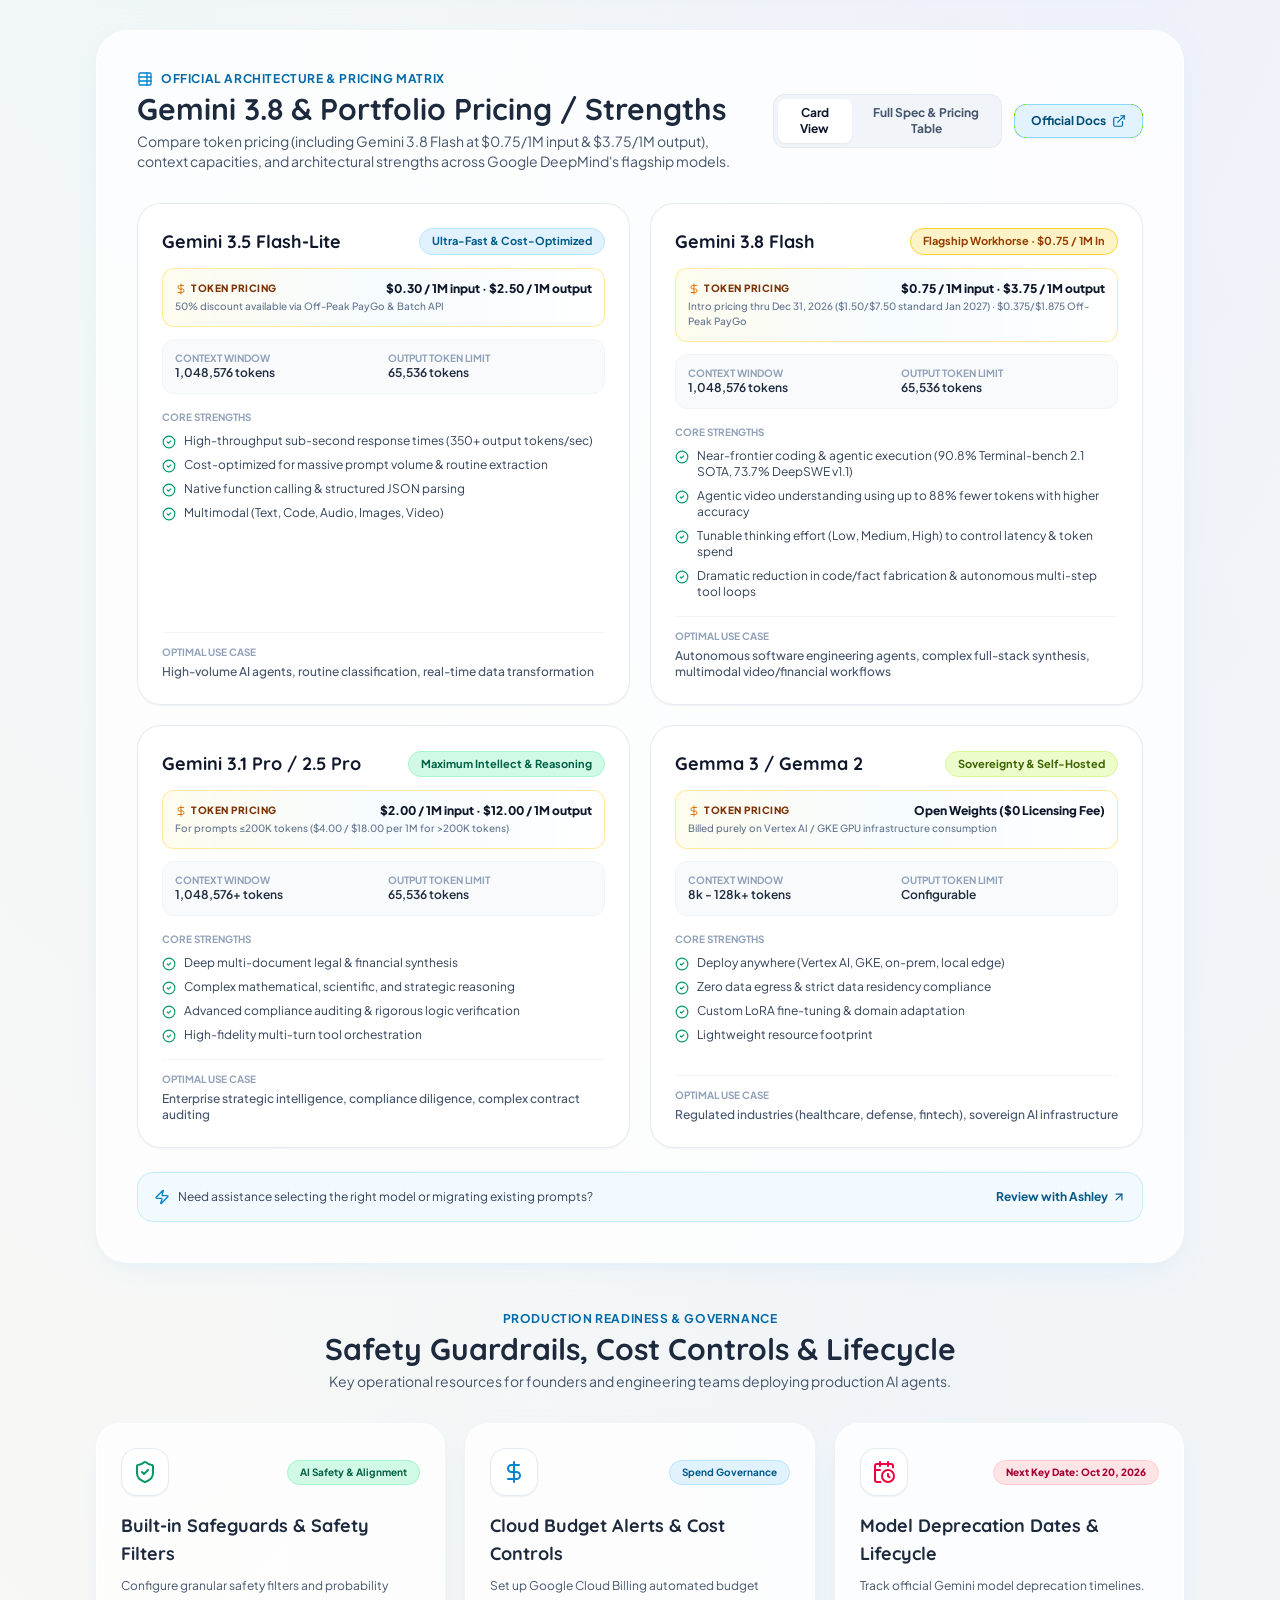
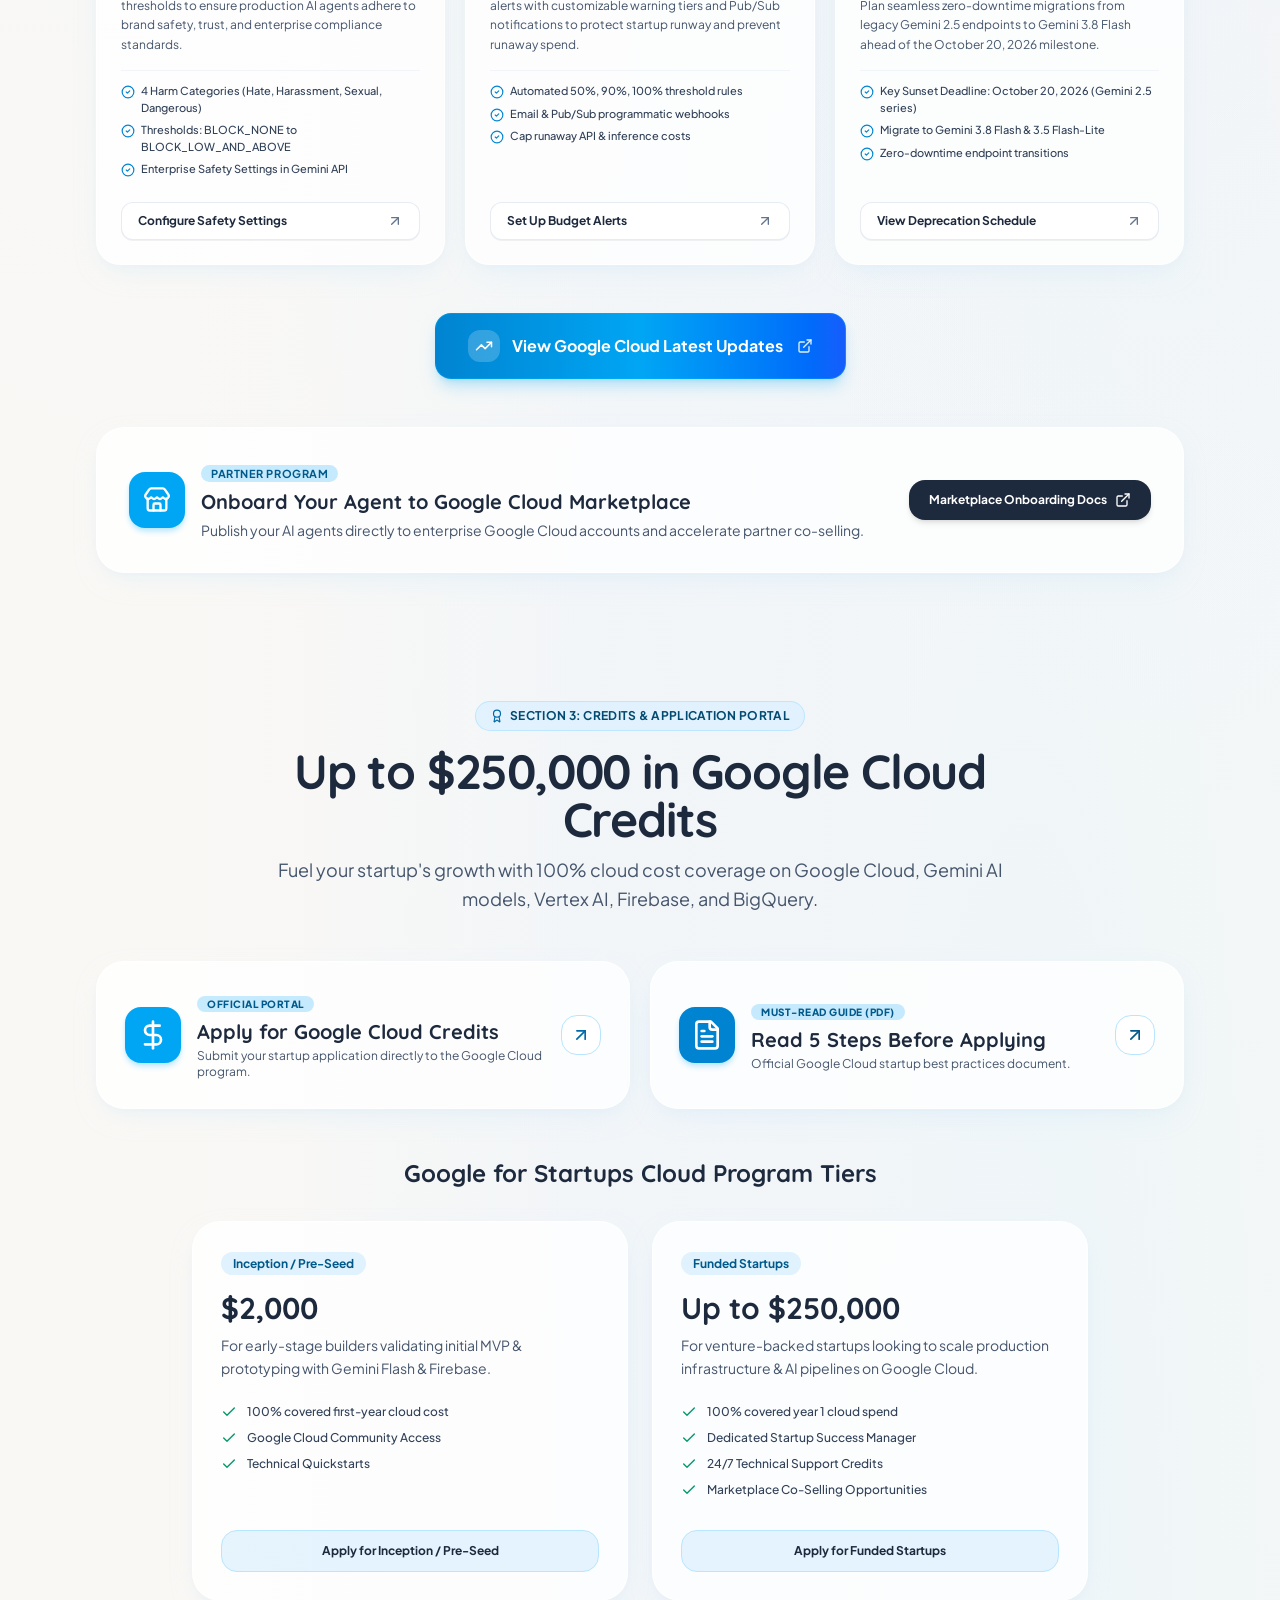
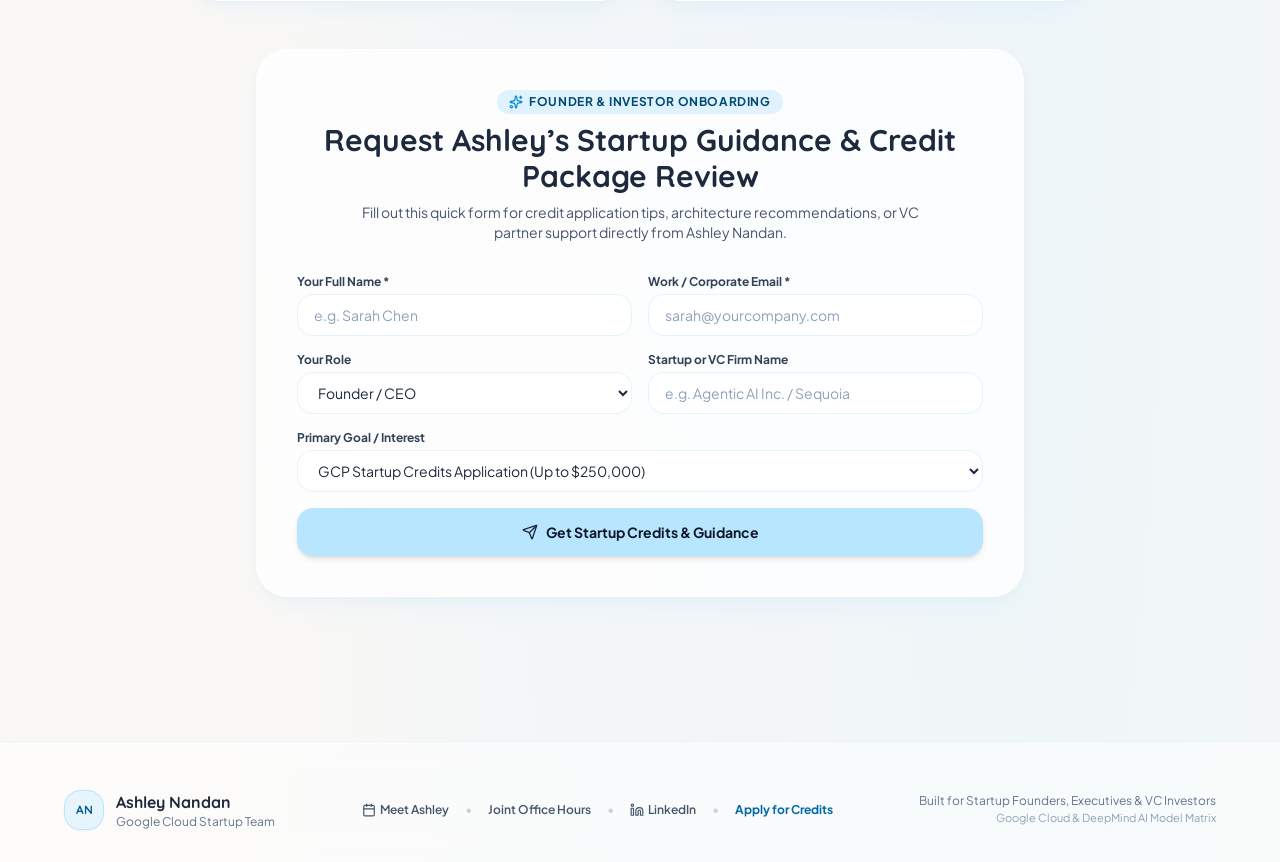
==== commit aedb4ee7: "feat: remove Engineering Recommendation banner from Section 2" ====
--- a/index.html
+++ b/index.html
@@ -13,7 +13,7 @@
     <link rel="preconnect" href="https://fonts.googleapis.com">
     <link rel="preconnect" href="https://fonts.gstatic.com" crossorigin>
     <link href="https://fonts.googleapis.com/css2?family=Plus+Jakarta+Sans:wght@400;500;600;700&family=Quicksand:wght@500;600;700&display=swap" rel="stylesheet">
-    <script type="module" crossorigin src="./assets/index-Bt8E91AO.js"></script>
+    <script type="module" crossorigin src="./assets/index-CVqRLVRe.js"></script>
     <link rel="stylesheet" crossorigin href="./assets/index-dGnWP87j.css">
   </head>
   <body class="bg-[#faf8f5] text-slate-800 antialiased selection:bg-sky-200 selection:text-slate-900">
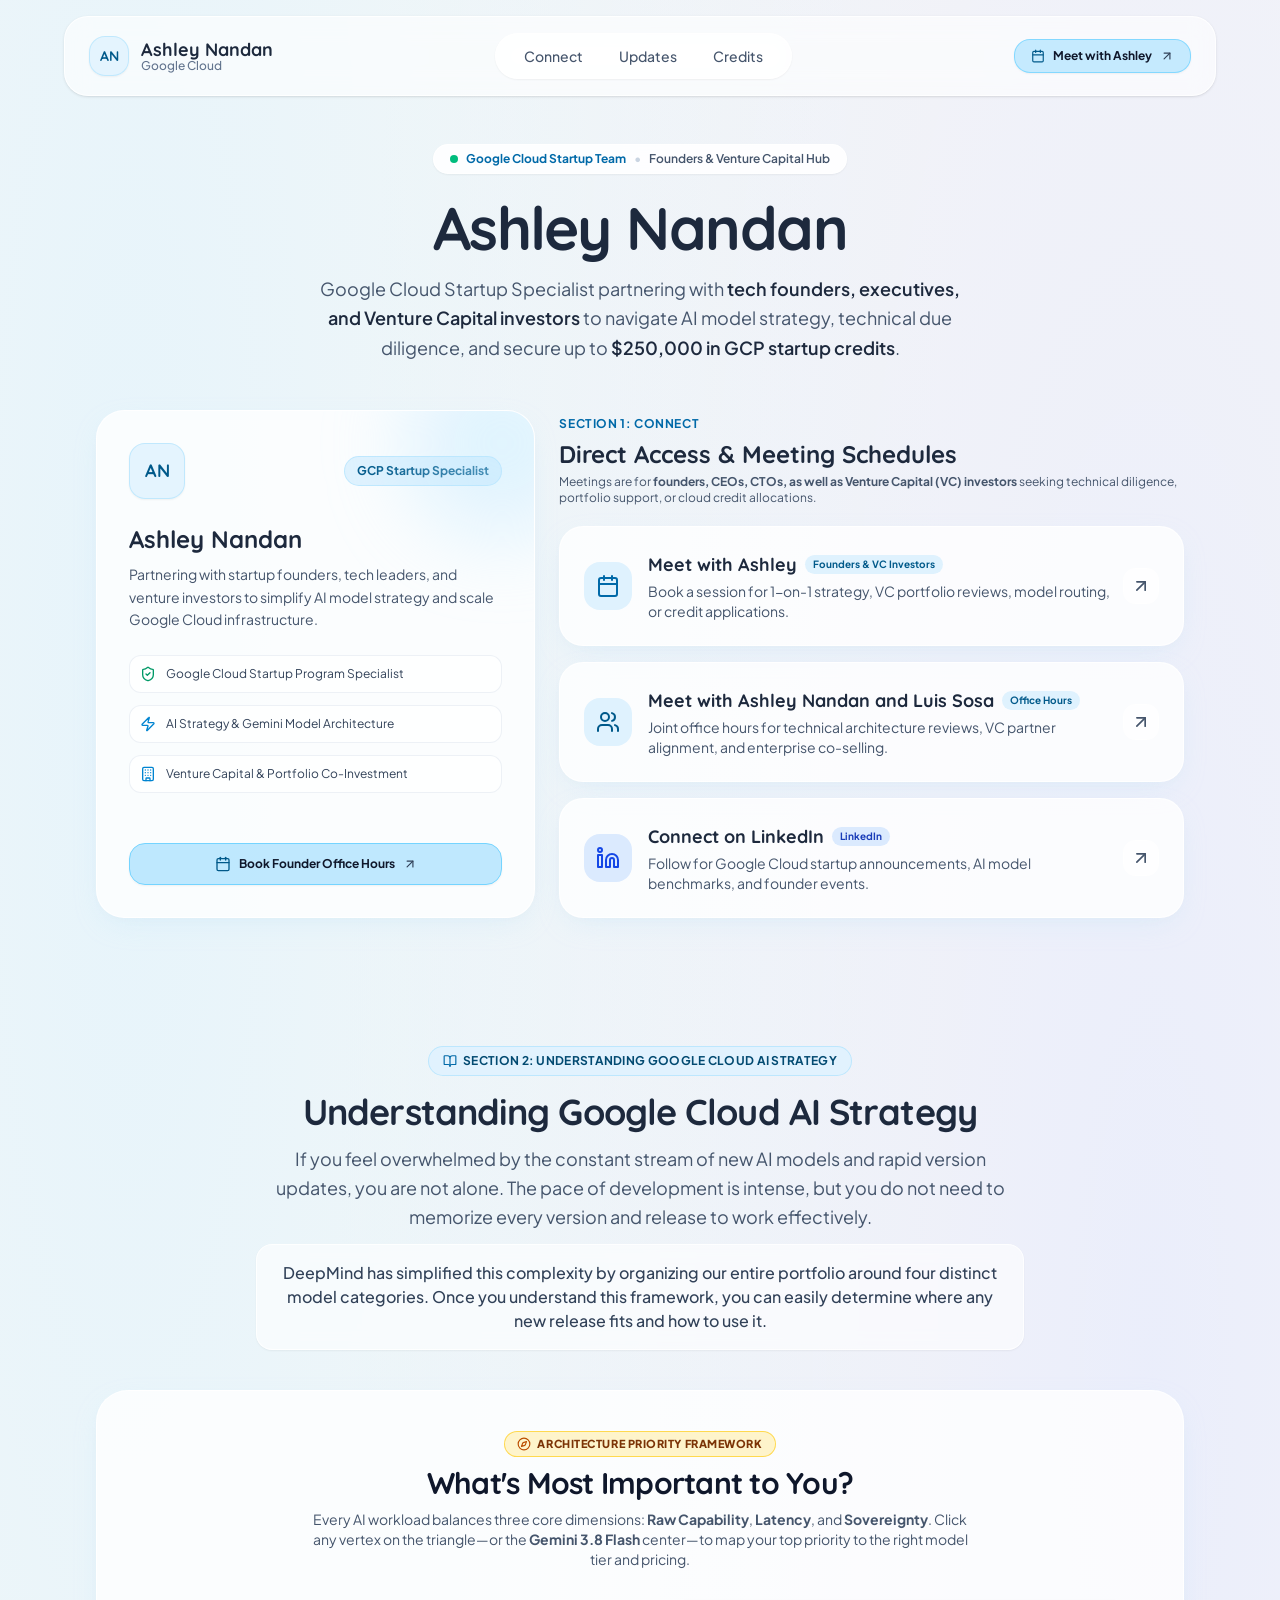
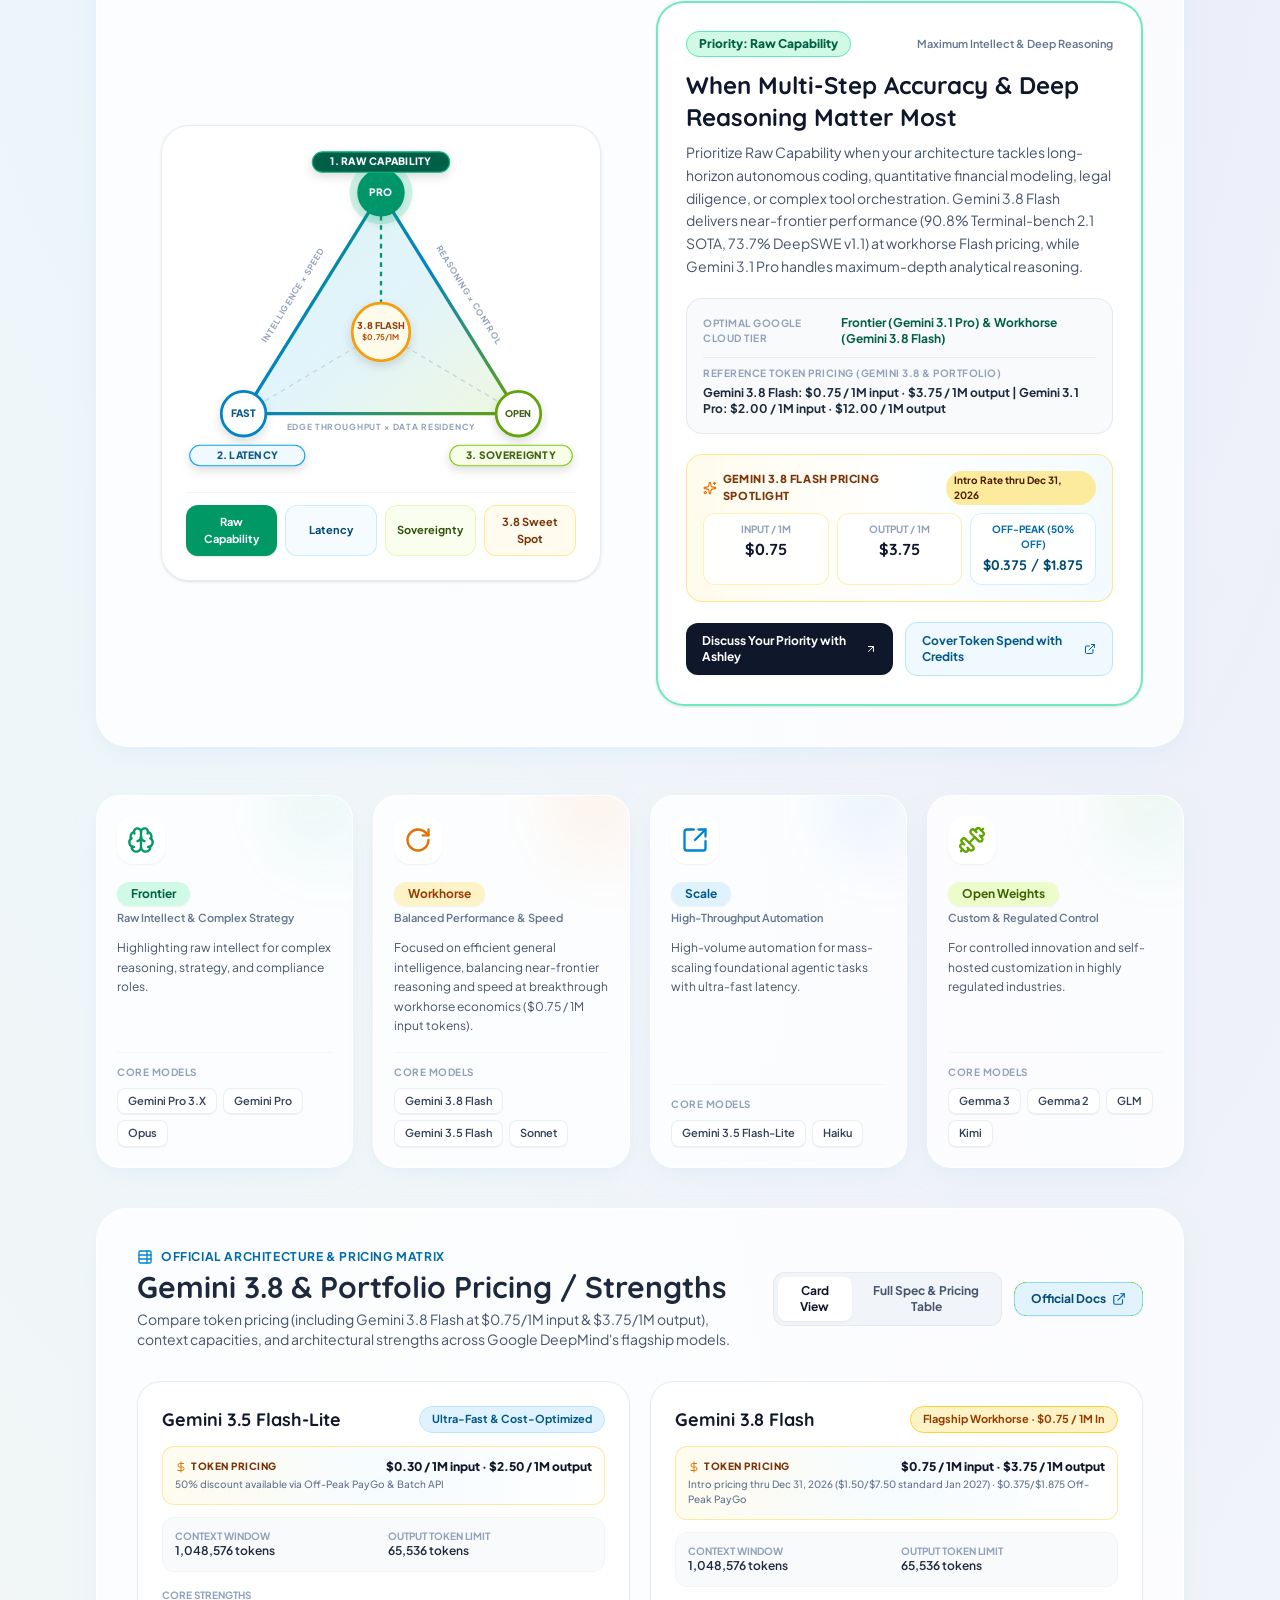
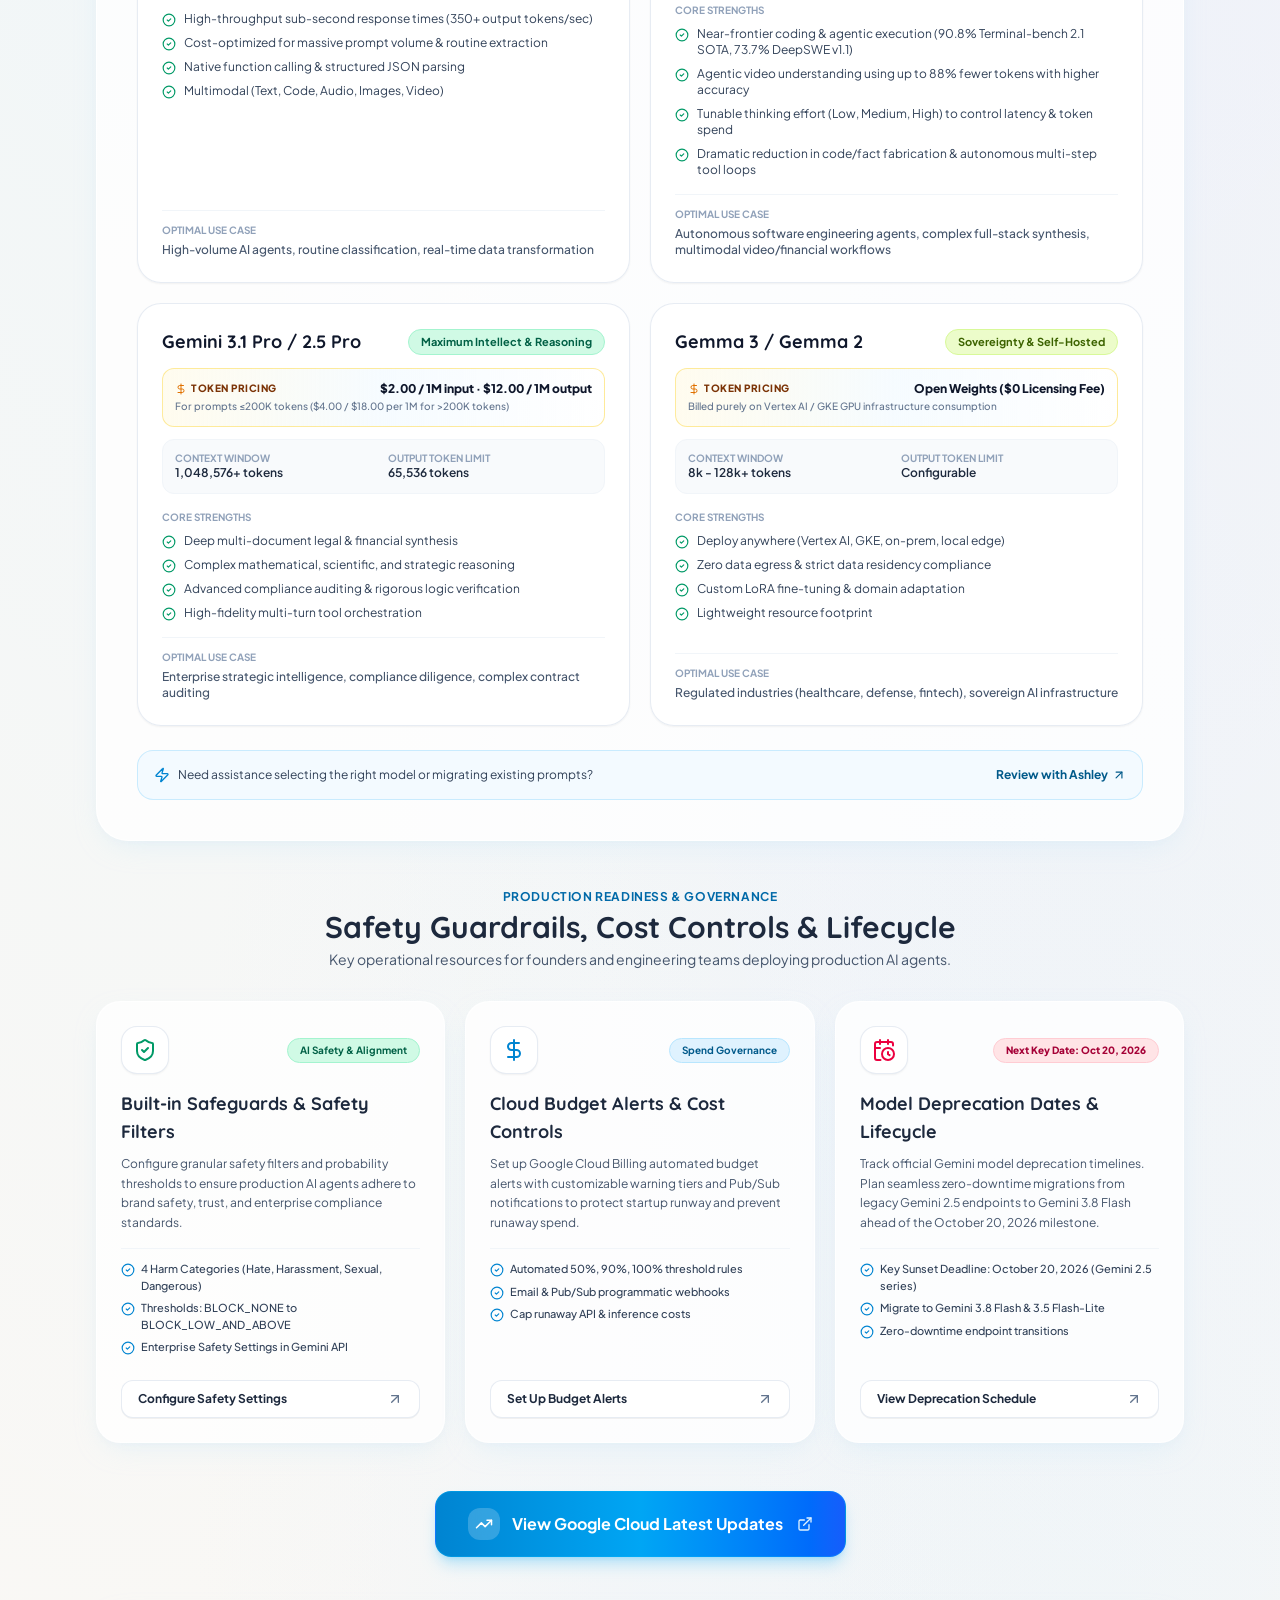
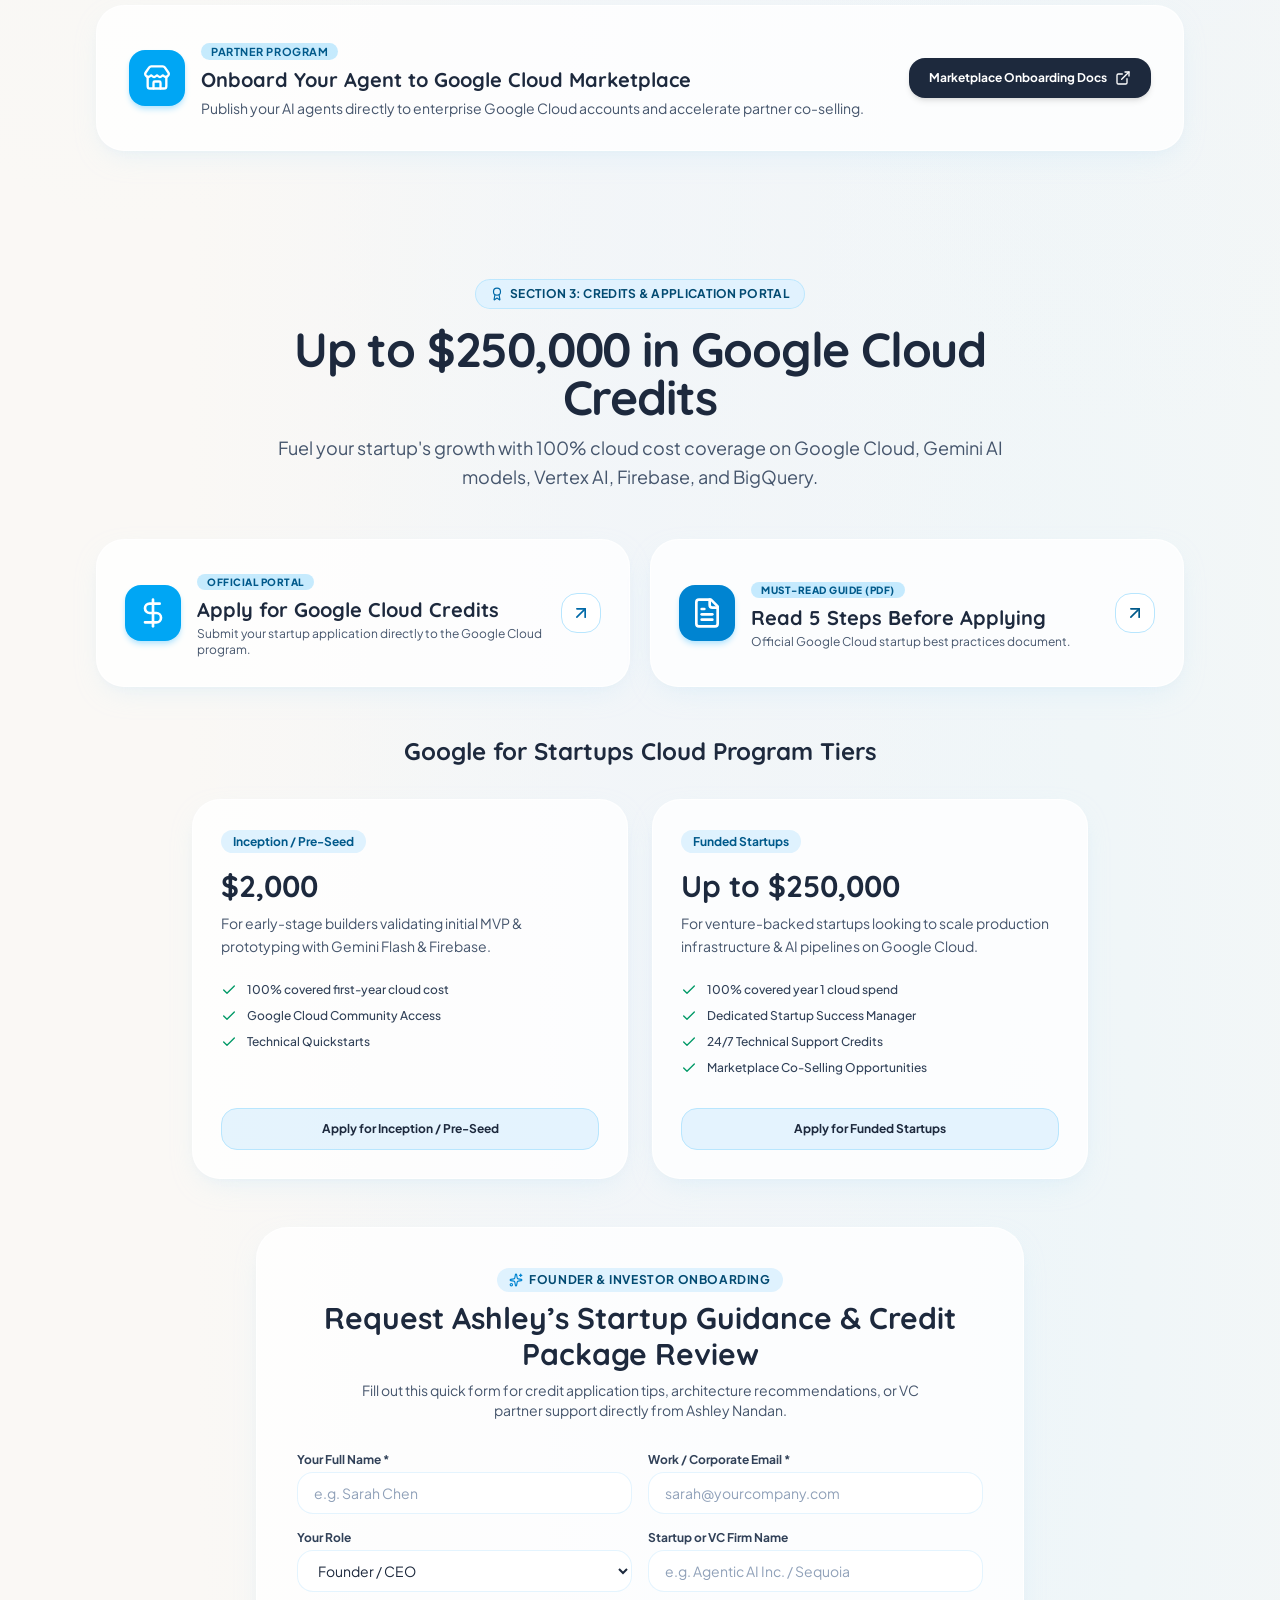
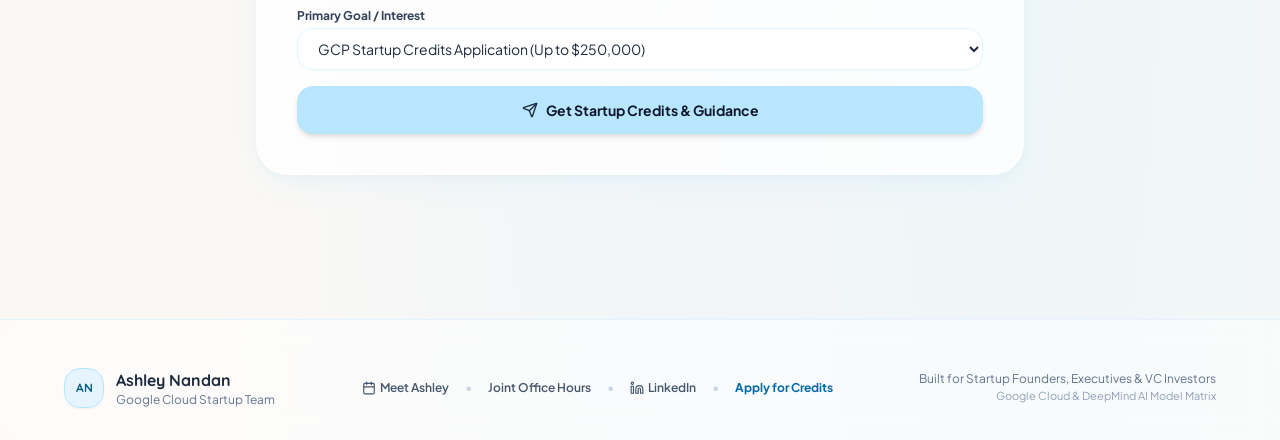
==== commit a529806a: "feat: remove Find the Ideal Model Category for Your Workload selector block" ====
--- a/index.html
+++ b/index.html
@@ -13,8 +13,8 @@
     <link rel="preconnect" href="https://fonts.googleapis.com">
     <link rel="preconnect" href="https://fonts.gstatic.com" crossorigin>
     <link href="https://fonts.googleapis.com/css2?family=Plus+Jakarta+Sans:wght@400;500;600;700&family=Quicksand:wght@500;600;700&display=swap" rel="stylesheet">
-    <script type="module" crossorigin src="./assets/index-CVqRLVRe.js"></script>
-    <link rel="stylesheet" crossorigin href="./assets/index-dGnWP87j.css">
+    <script type="module" crossorigin src="./assets/index-DvH9uGdk.js"></script>
+    <link rel="stylesheet" crossorigin href="./assets/index-CAx4T0NB.css">
   </head>
   <body class="bg-[#faf8f5] text-slate-800 antialiased selection:bg-sky-200 selection:text-slate-900">
     <div id="root"></div>
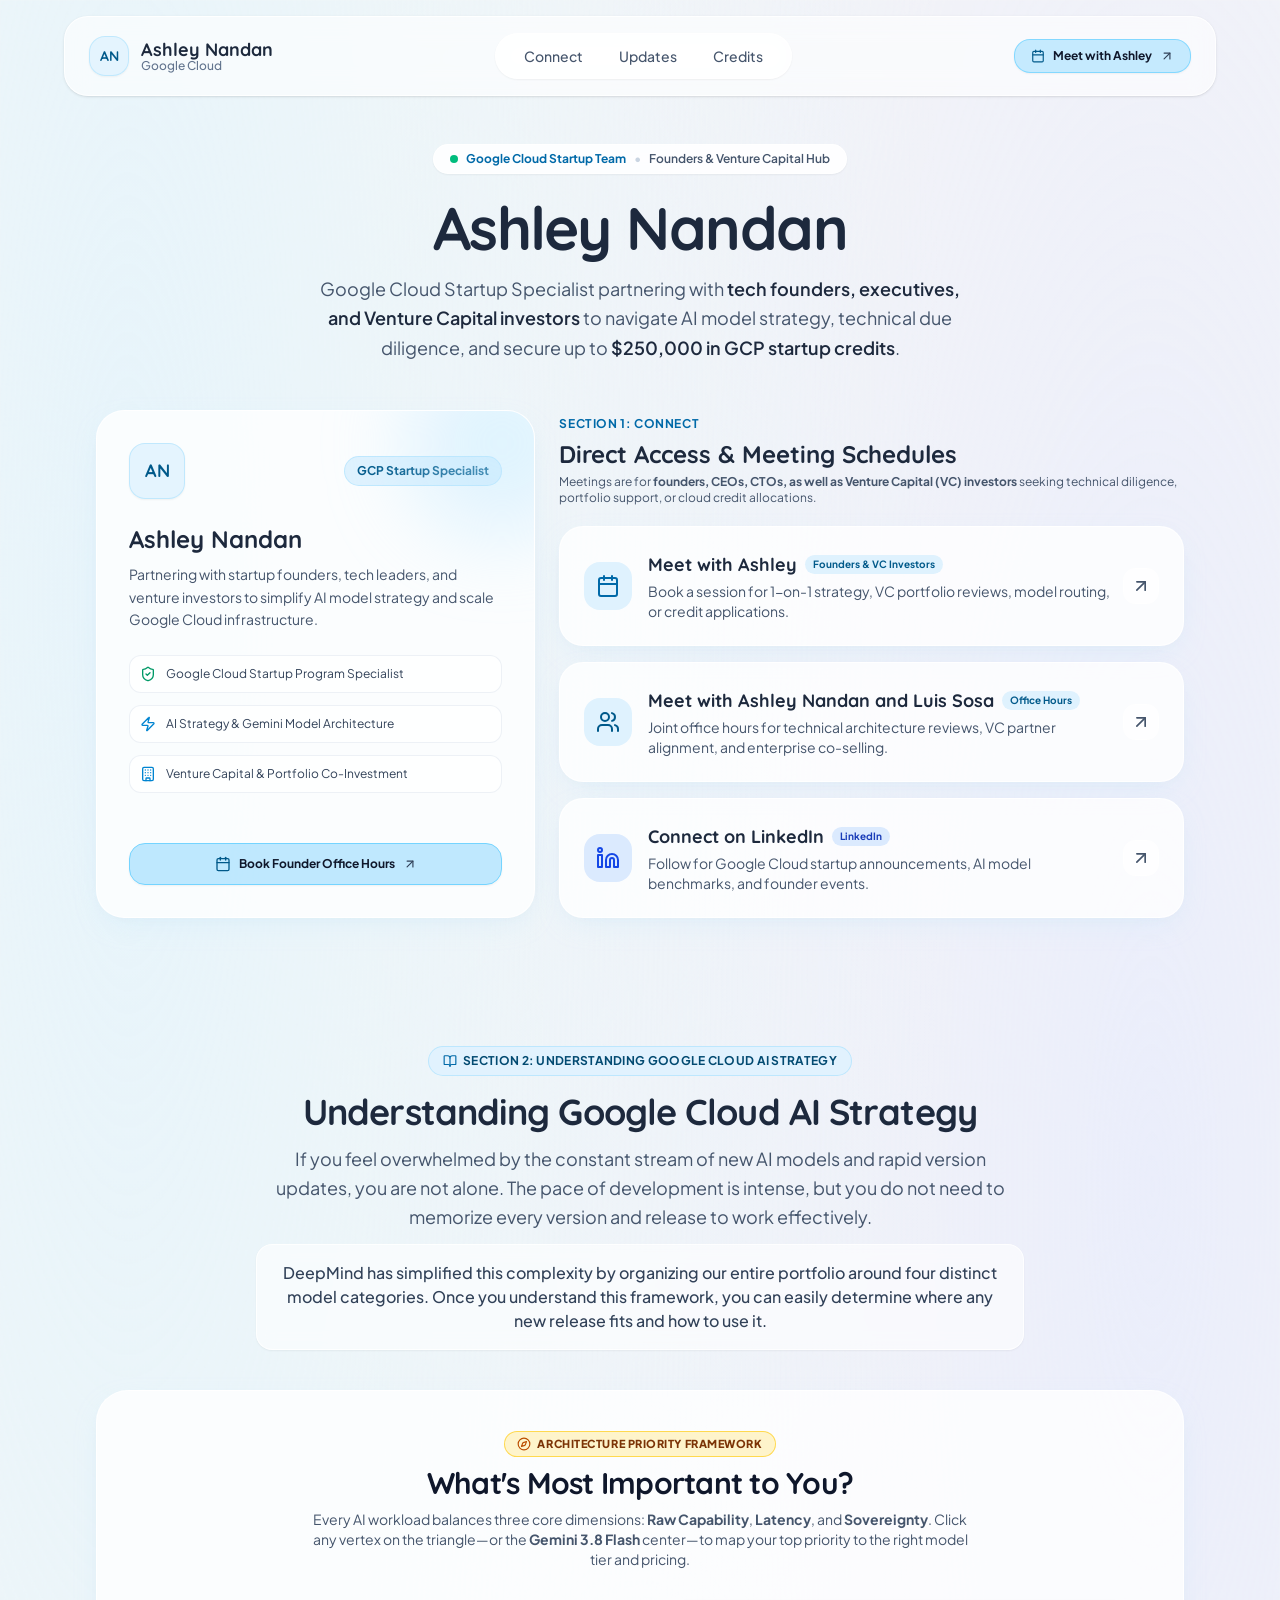
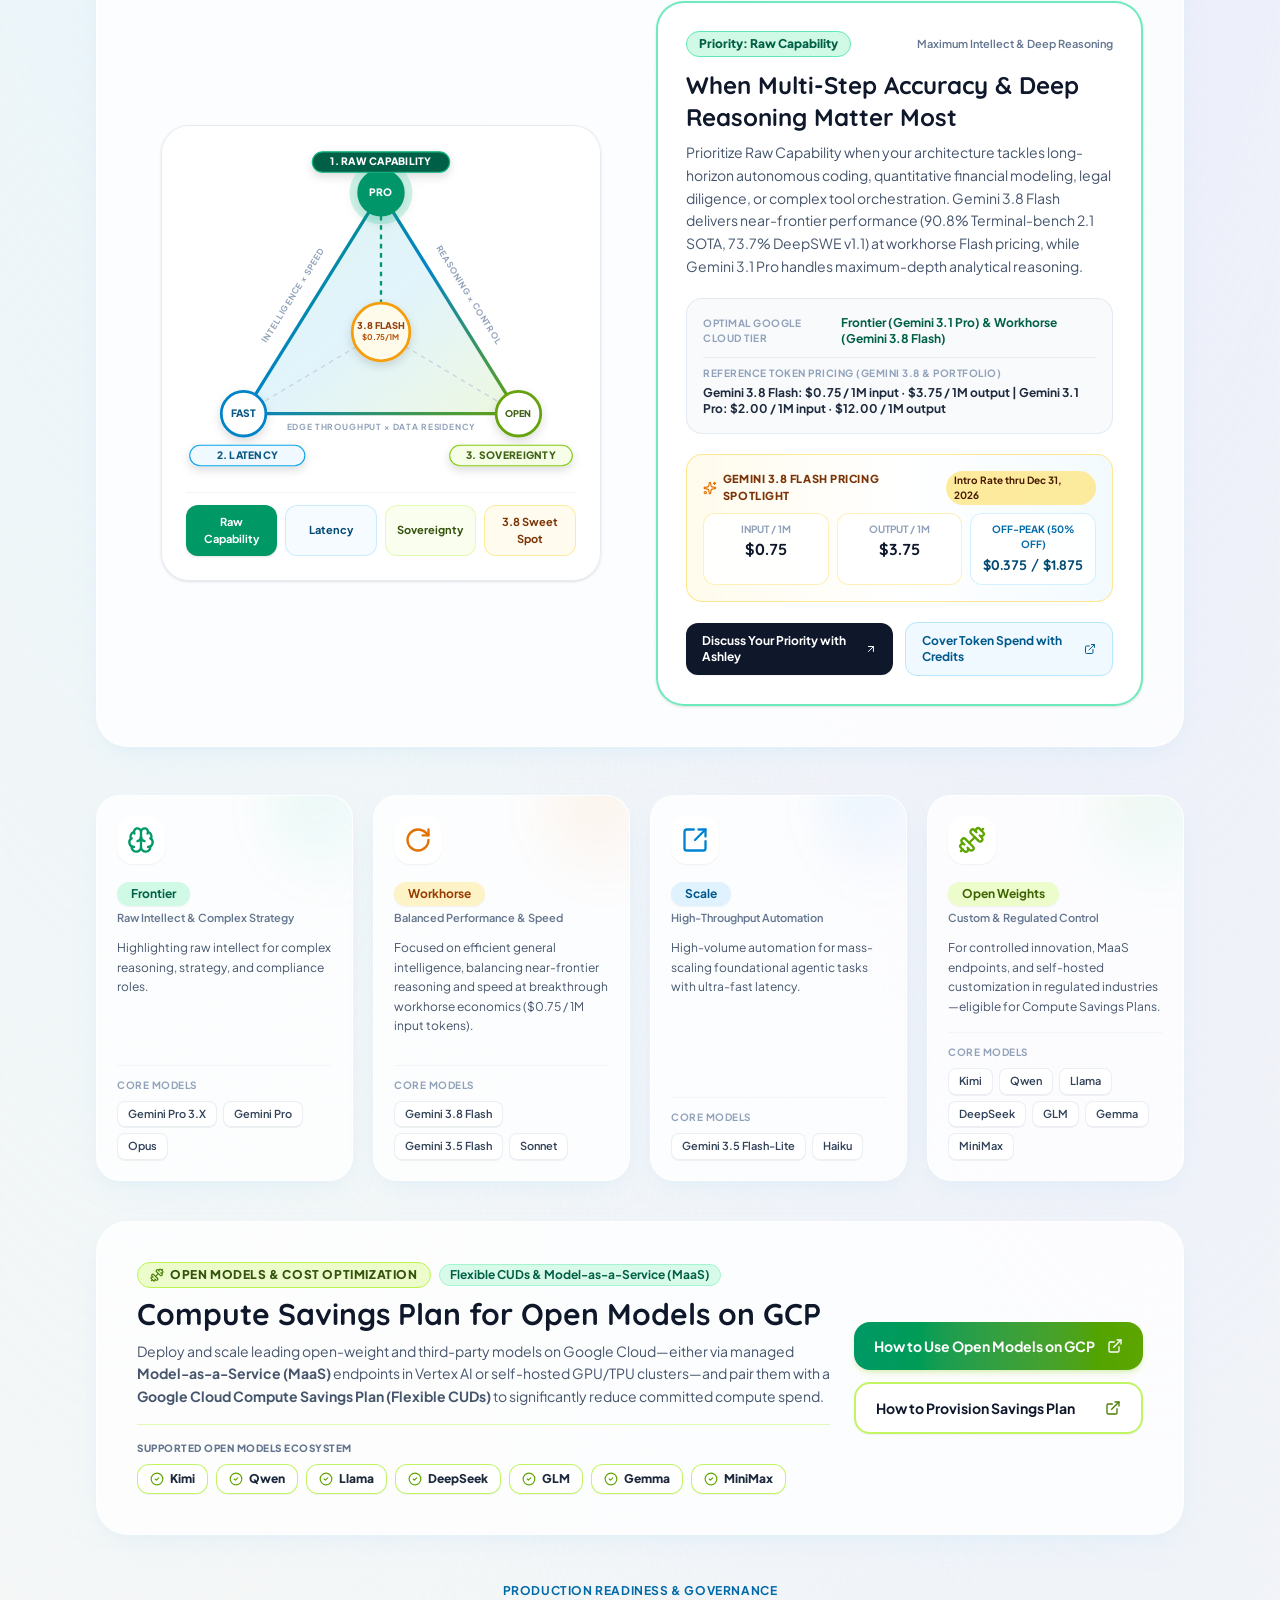
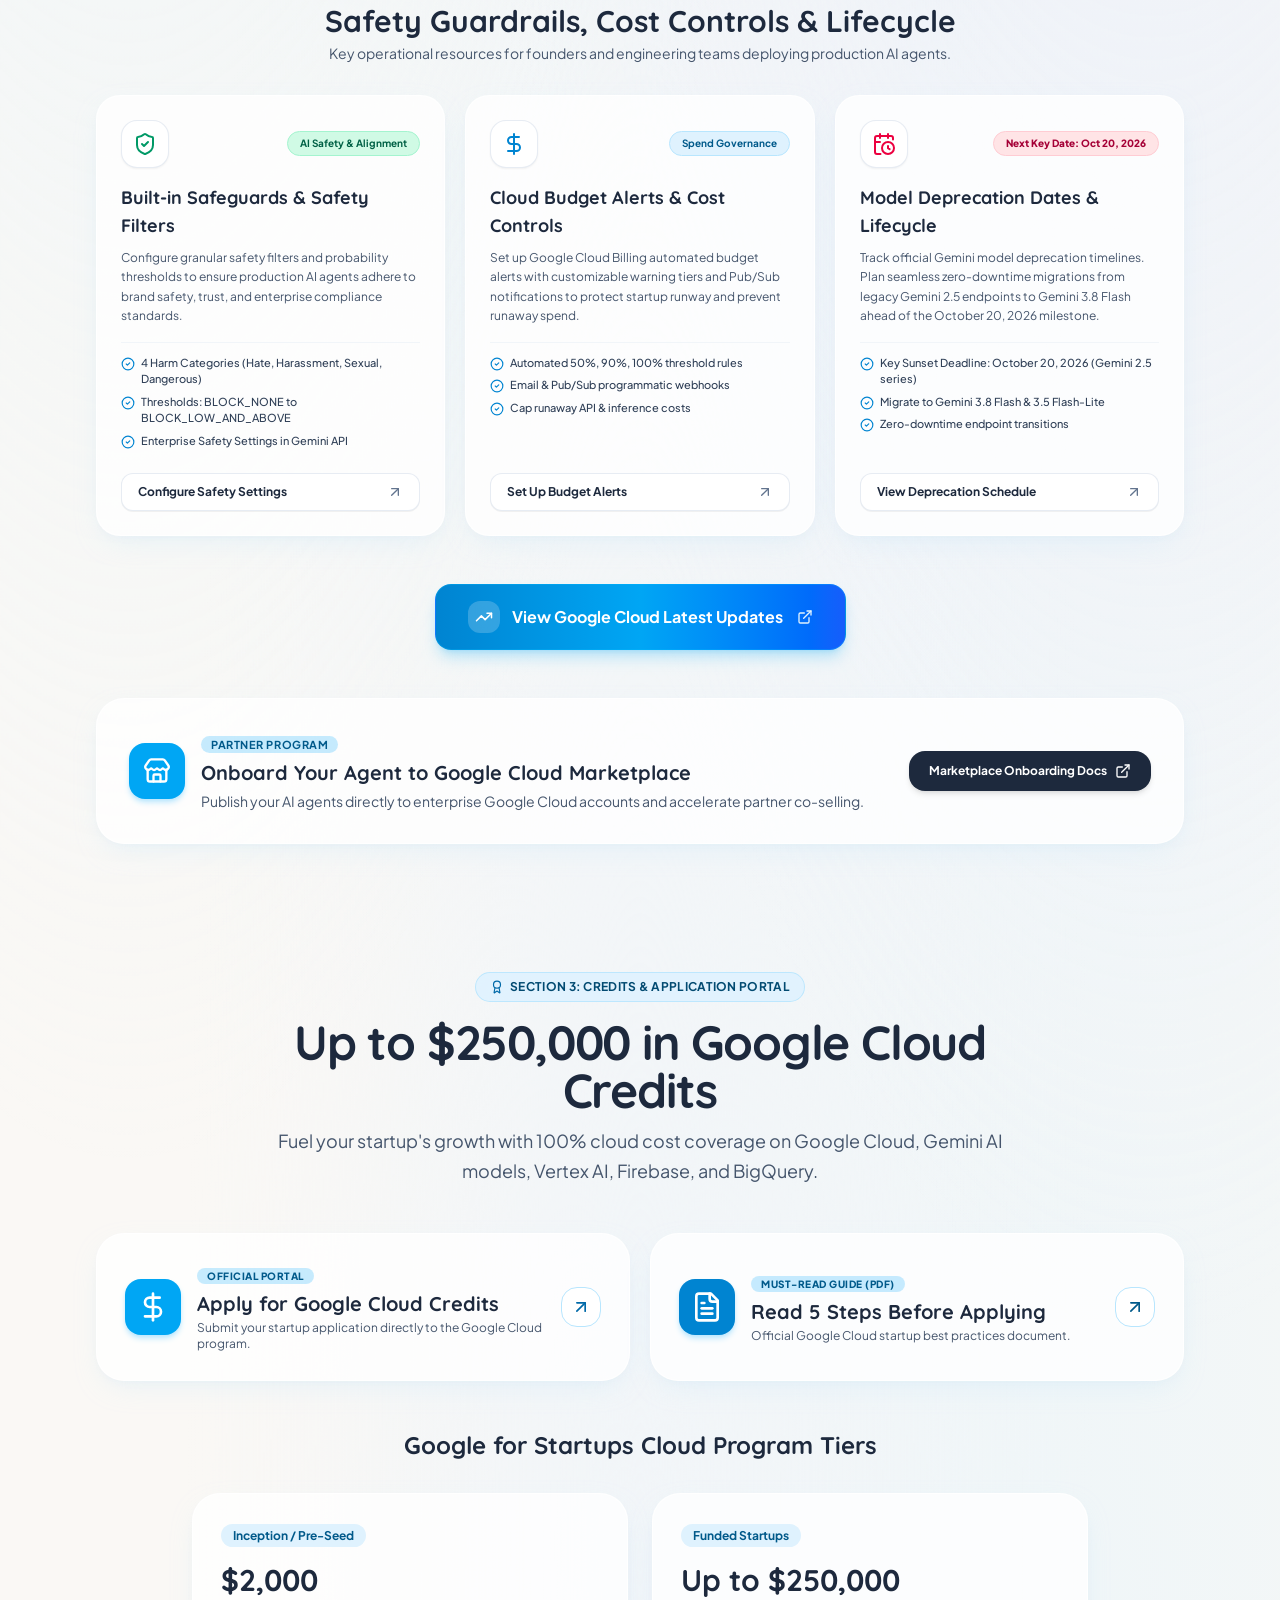
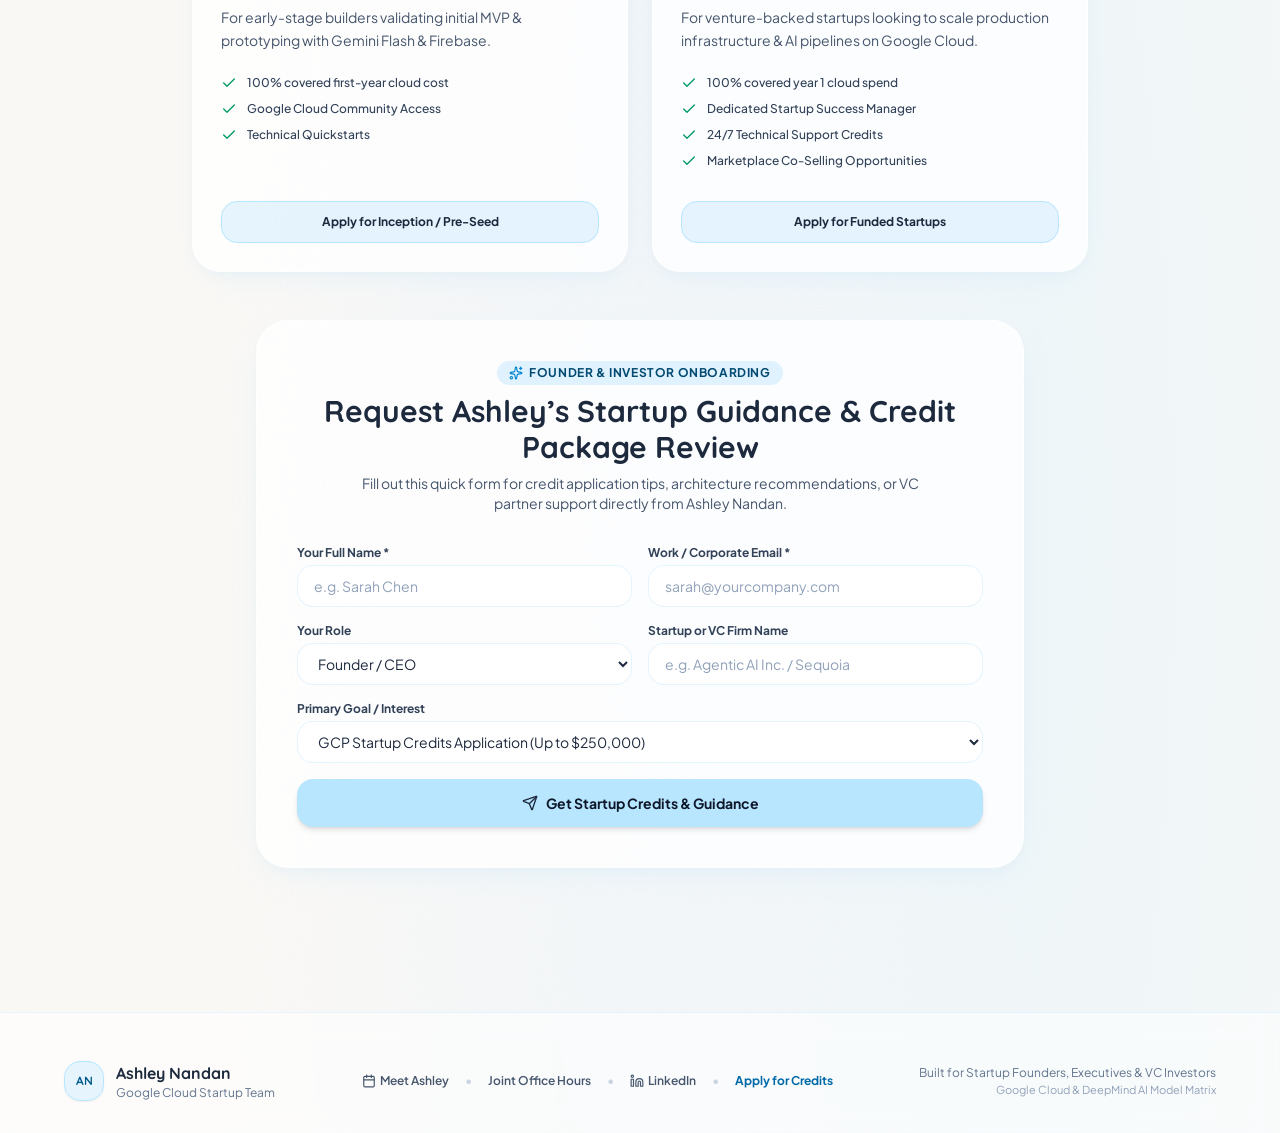
==== commit 6024115e: "feat: replace Gemini 3.8 matrix with Compute Savings Plan for Open Models (Kimi, Qwen, Llama, DeepSe" ====
--- a/index.html
+++ b/index.html
@@ -13,8 +13,8 @@
     <link rel="preconnect" href="https://fonts.googleapis.com">
     <link rel="preconnect" href="https://fonts.gstatic.com" crossorigin>
     <link href="https://fonts.googleapis.com/css2?family=Plus+Jakarta+Sans:wght@400;500;600;700&family=Quicksand:wght@500;600;700&display=swap" rel="stylesheet">
-    <script type="module" crossorigin src="./assets/index-DvH9uGdk.js"></script>
-    <link rel="stylesheet" crossorigin href="./assets/index-CAx4T0NB.css">
+    <script type="module" crossorigin src="./assets/index-DozWaTtD.js"></script>
+    <link rel="stylesheet" crossorigin href="./assets/index-6dBQDlaq.css">
   </head>
   <body class="bg-[#faf8f5] text-slate-800 antialiased selection:bg-sky-200 selection:text-slate-900">
     <div id="root"></div>
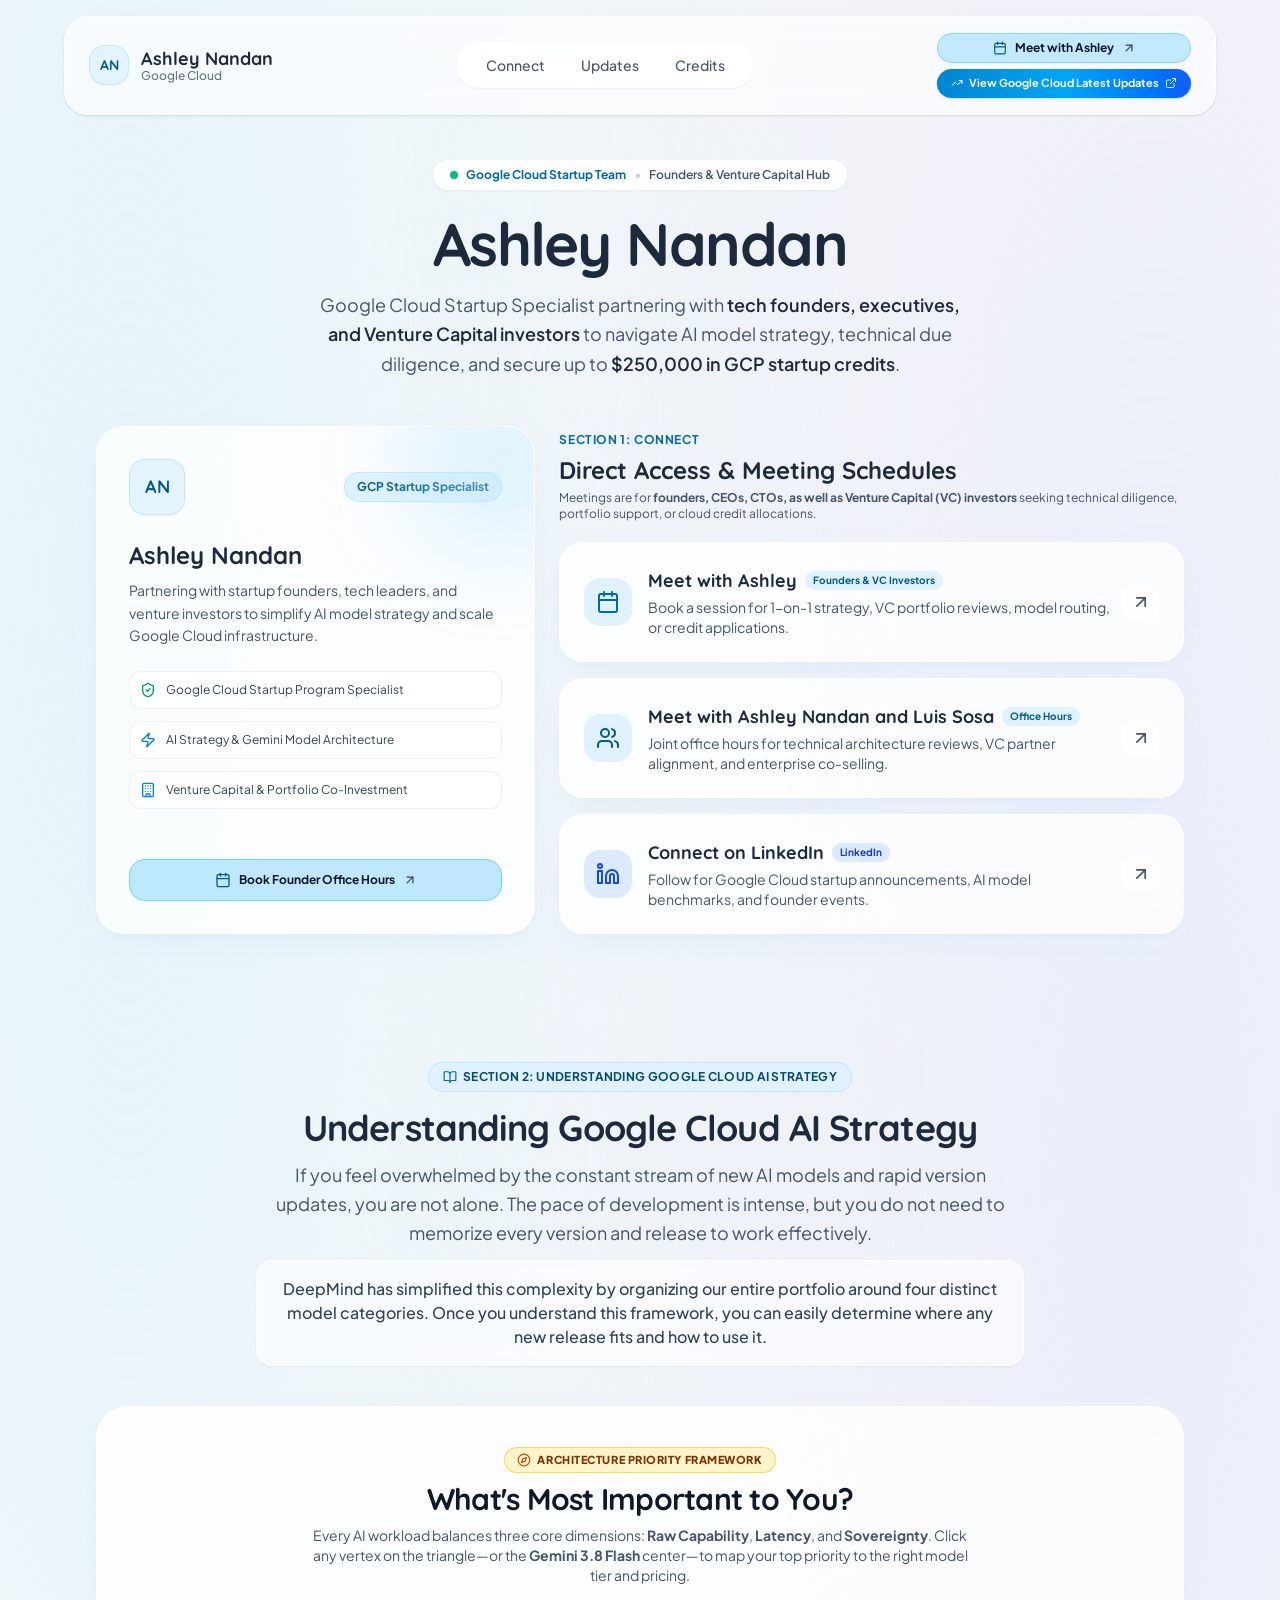
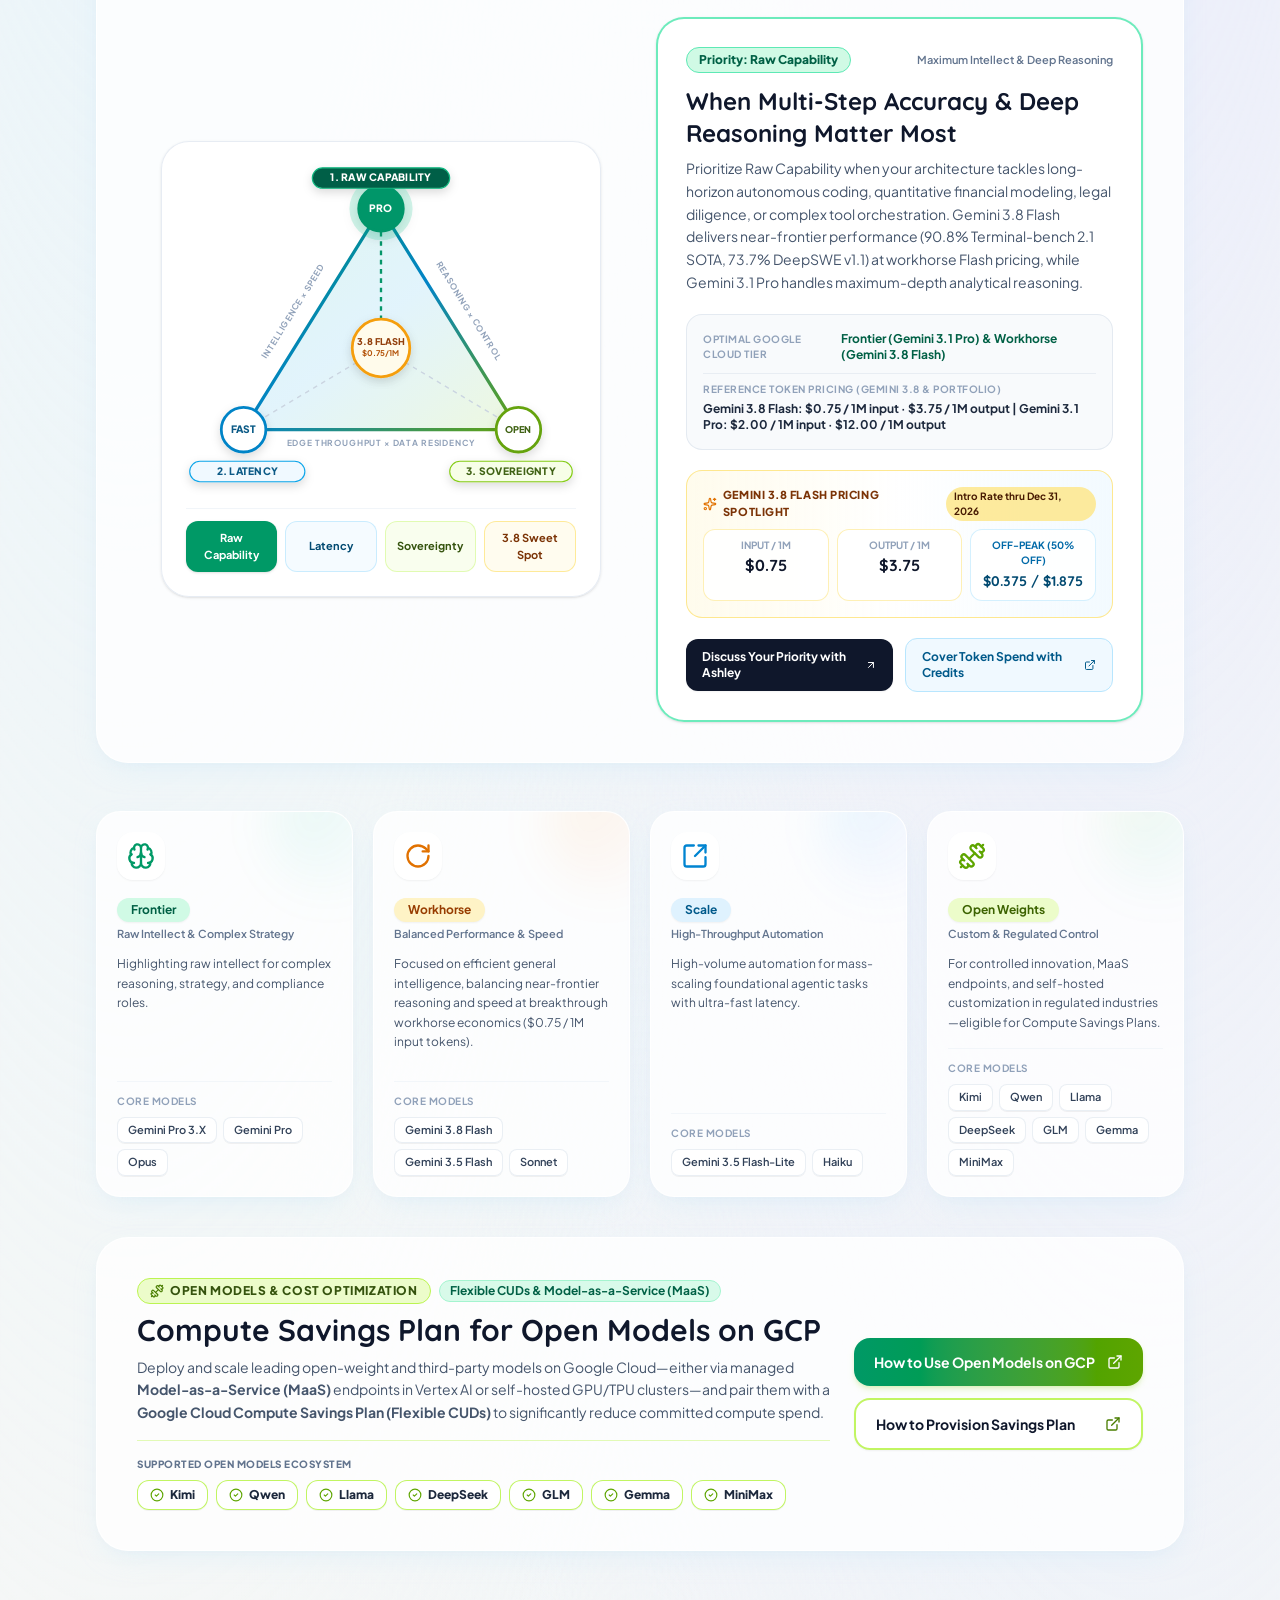
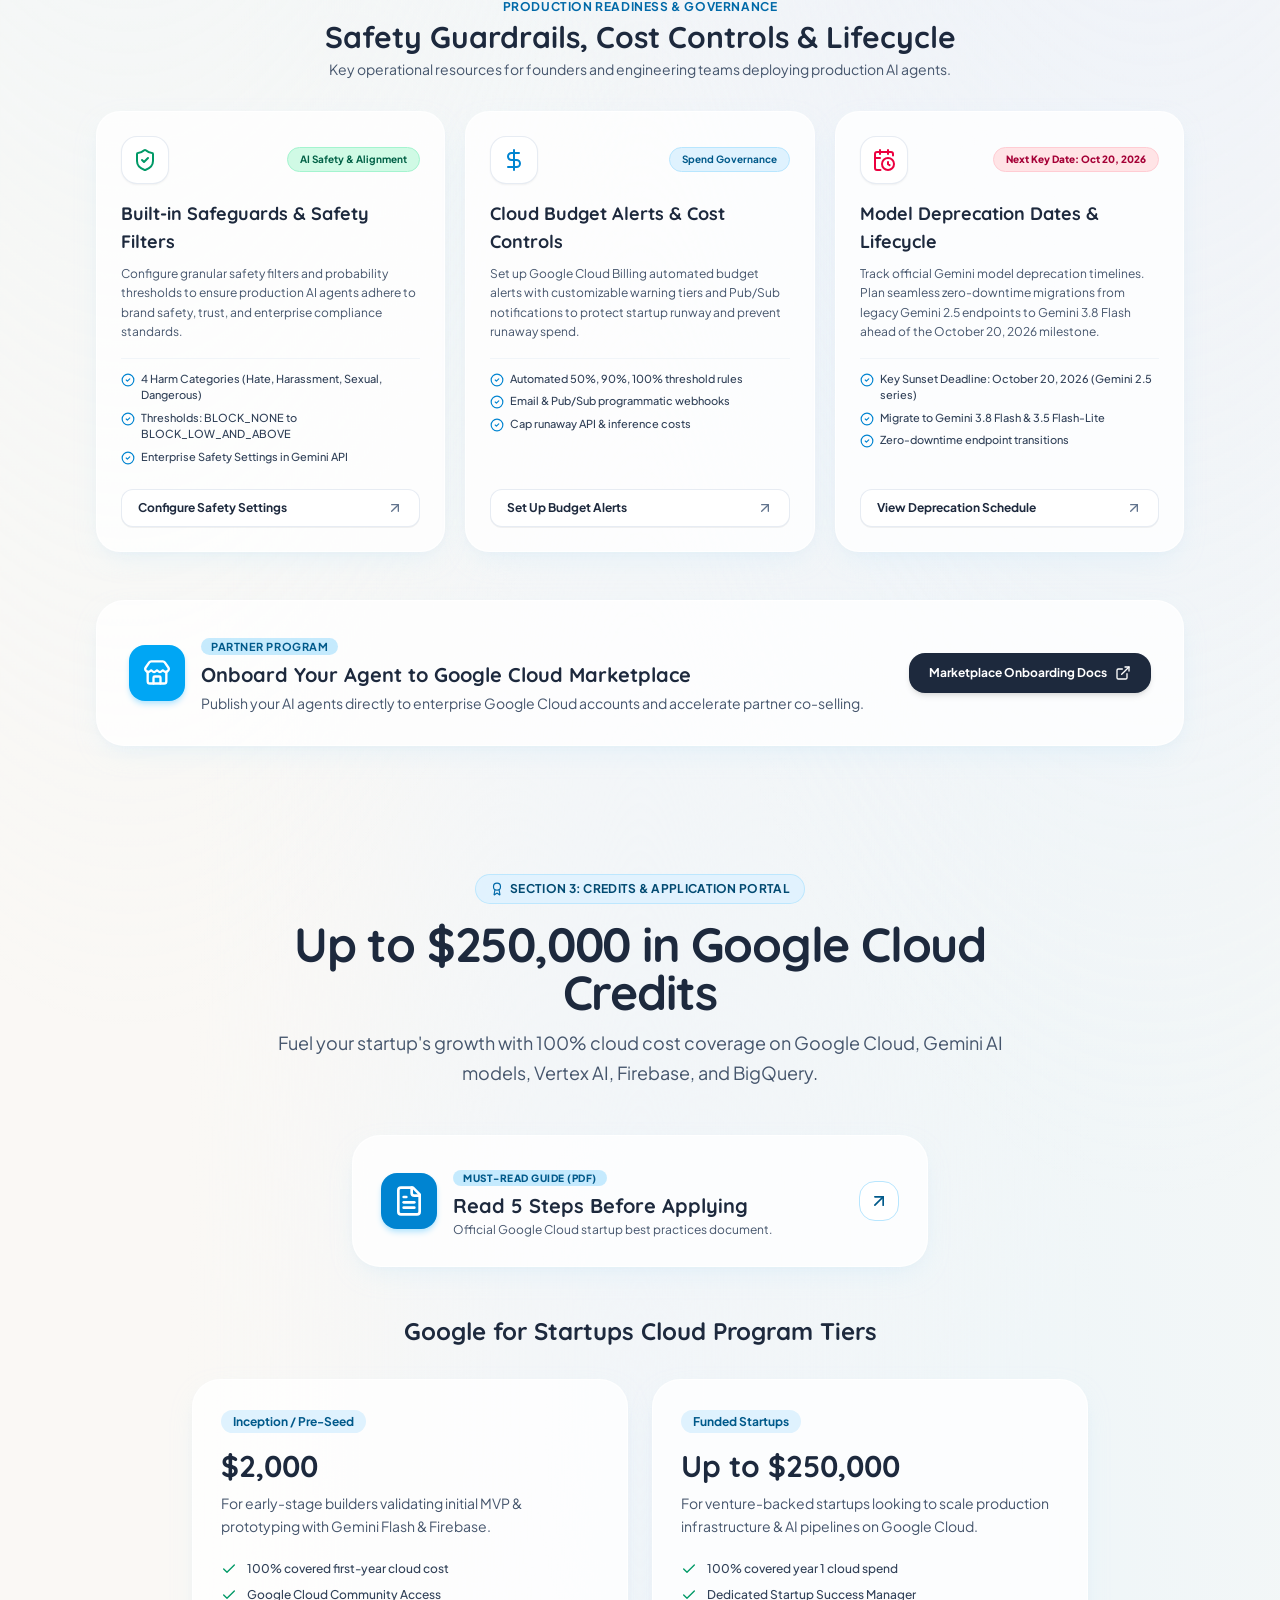
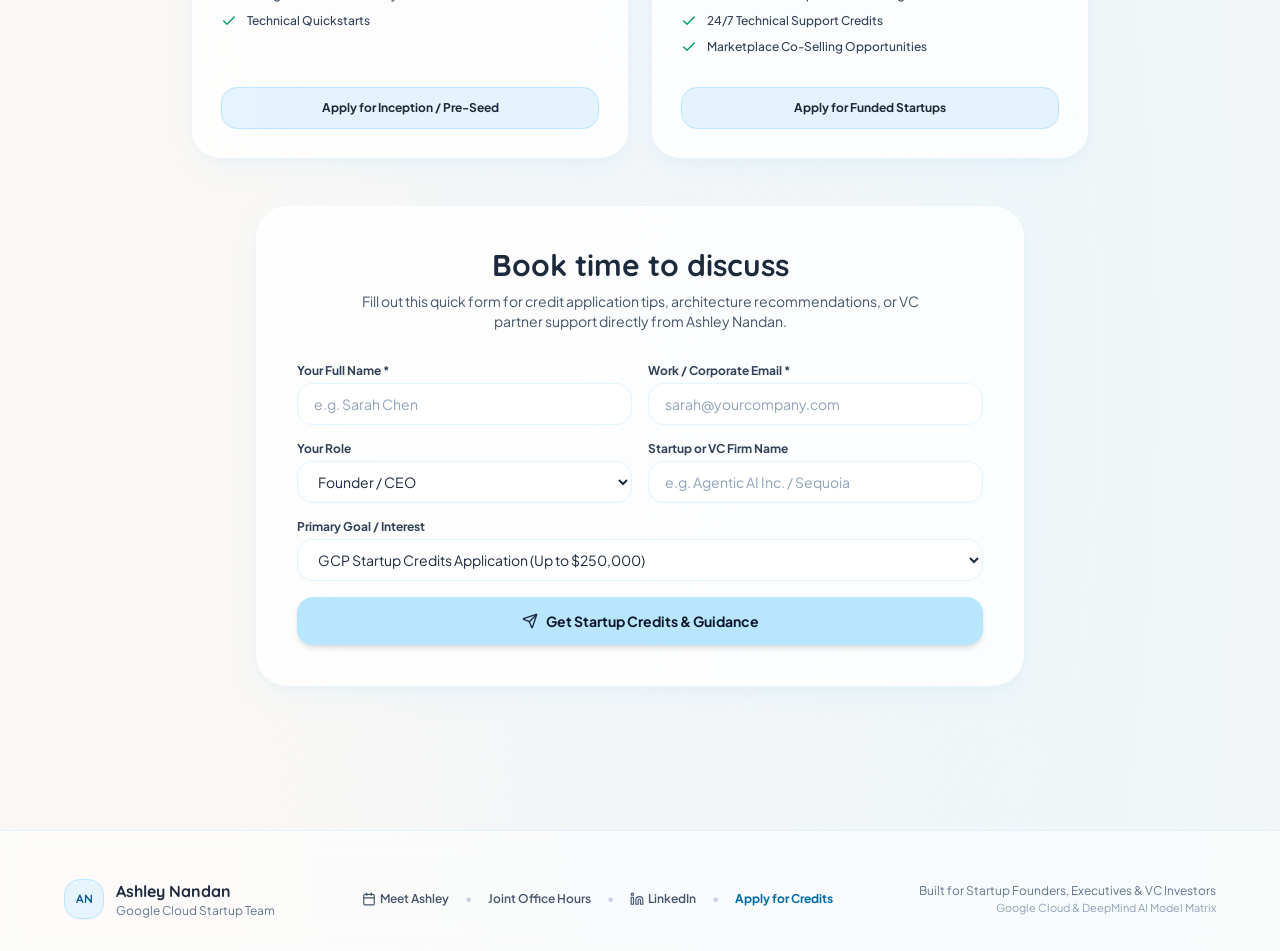
==== commit d6ac3684: "feat: move View Google Cloud Latest Updates to top bar, update Section 3 buttons and form heading" ====
--- a/index.html
+++ b/index.html
@@ -13,8 +13,8 @@
     <link rel="preconnect" href="https://fonts.googleapis.com">
     <link rel="preconnect" href="https://fonts.gstatic.com" crossorigin>
     <link href="https://fonts.googleapis.com/css2?family=Plus+Jakarta+Sans:wght@400;500;600;700&family=Quicksand:wght@500;600;700&display=swap" rel="stylesheet">
-    <script type="module" crossorigin src="./assets/index-DozWaTtD.js"></script>
-    <link rel="stylesheet" crossorigin href="./assets/index-6dBQDlaq.css">
+    <script type="module" crossorigin src="./assets/index-BcXebGua.js"></script>
+    <link rel="stylesheet" crossorigin href="./assets/index-pek5Ygjx.css">
   </head>
   <body class="bg-[#faf8f5] text-slate-800 antialiased selection:bg-sky-200 selection:text-slate-900">
     <div id="root"></div>
